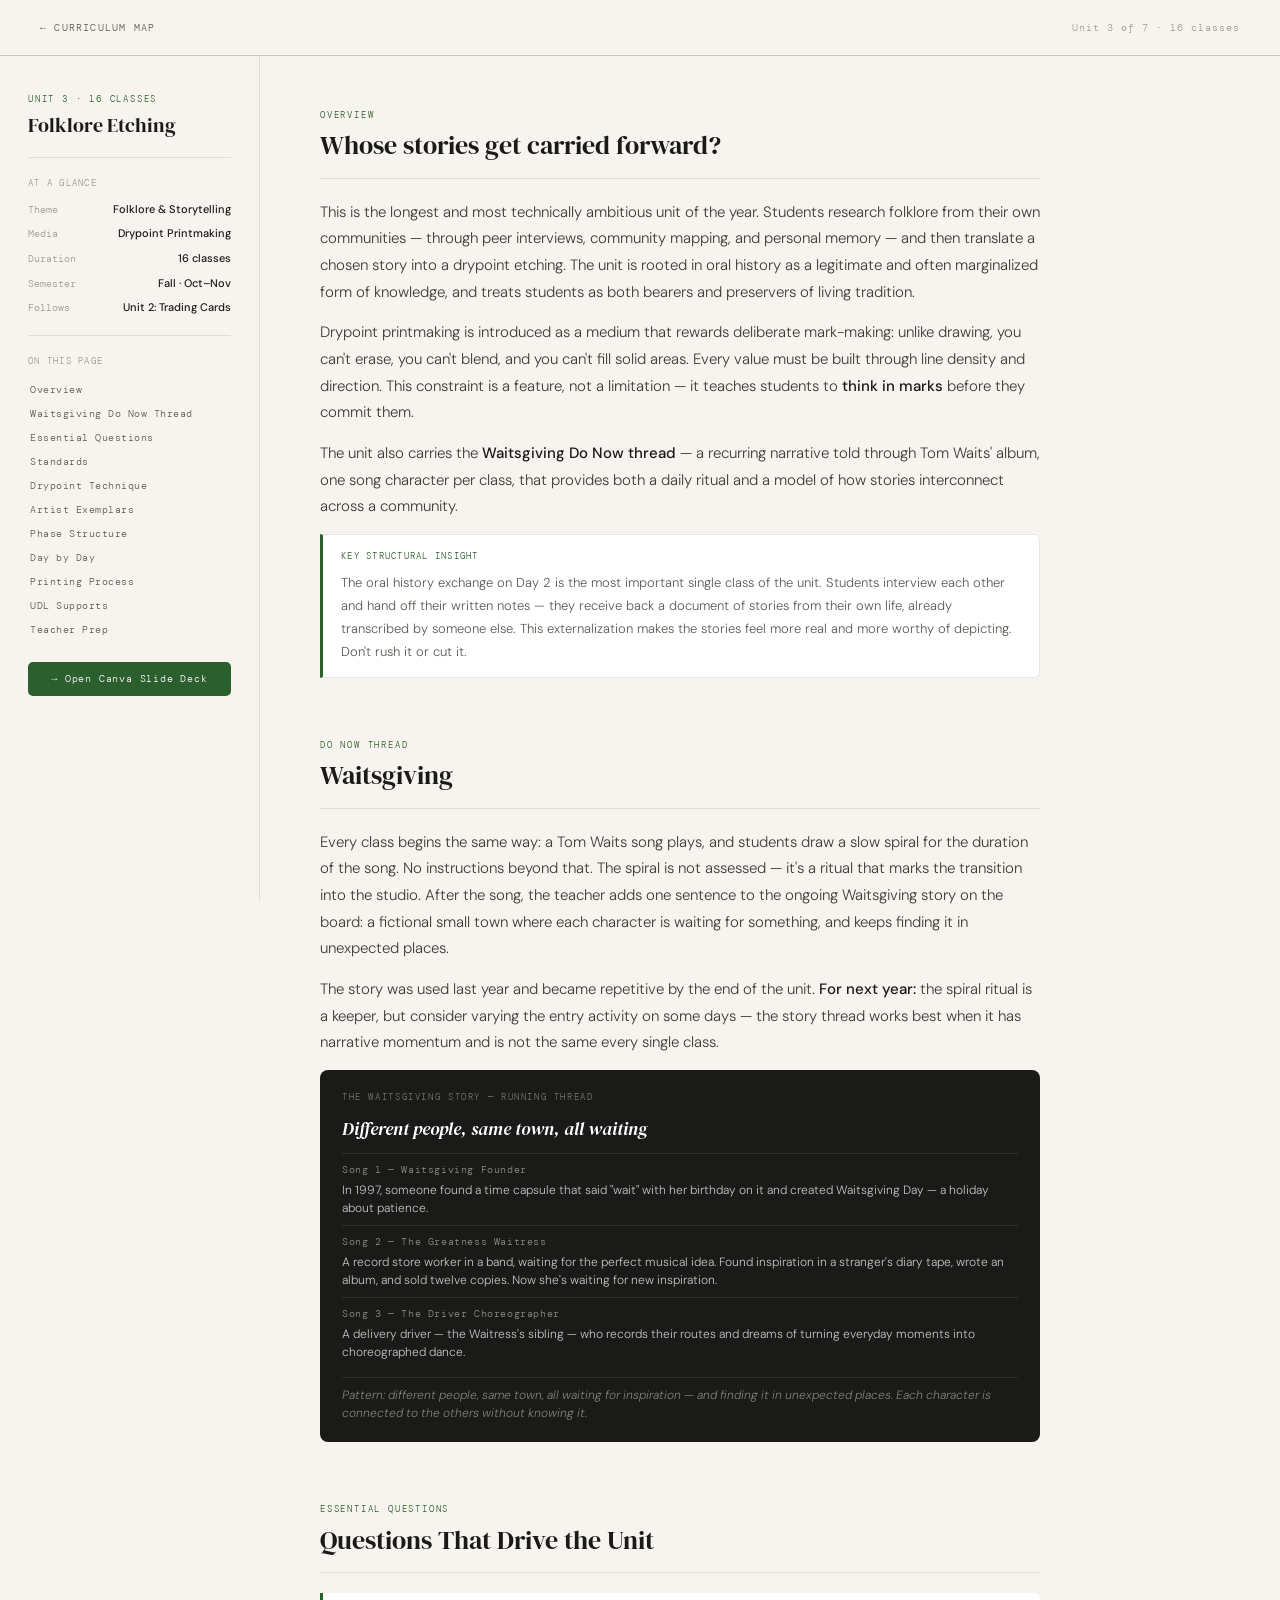
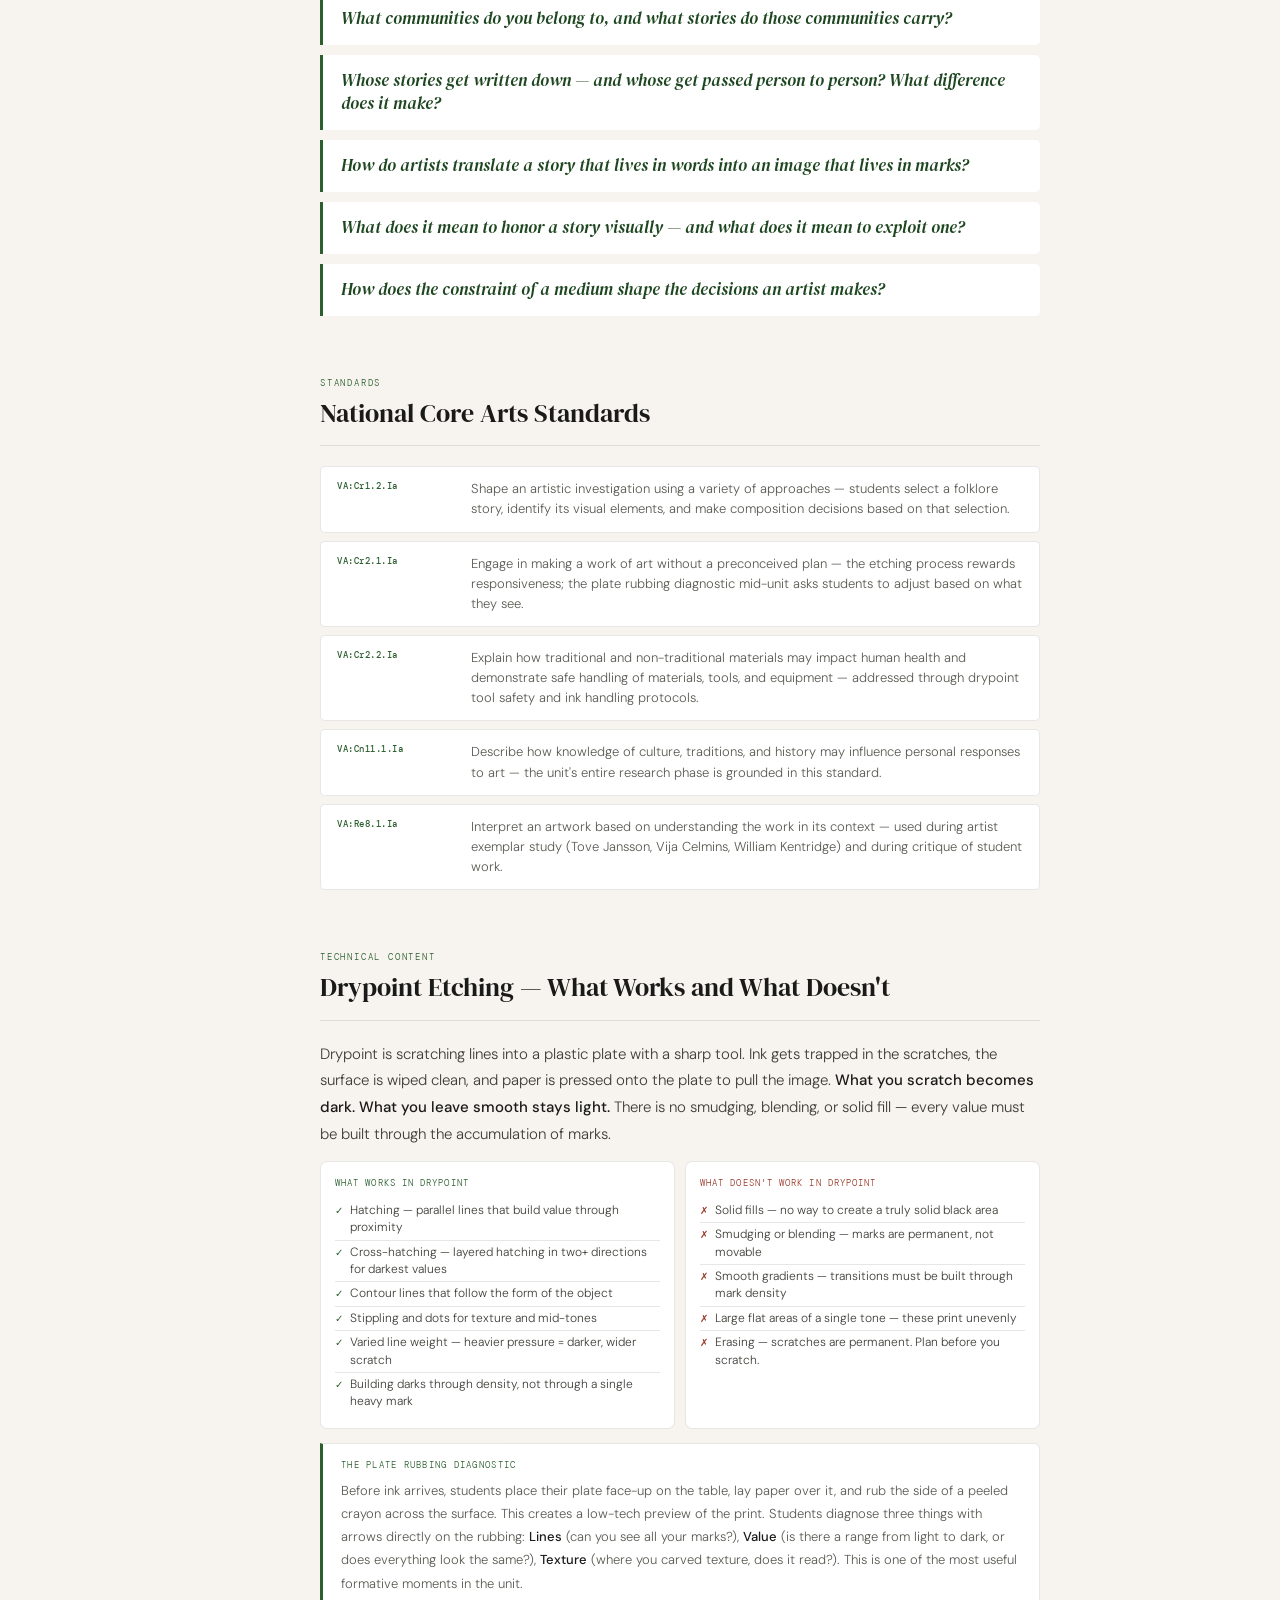
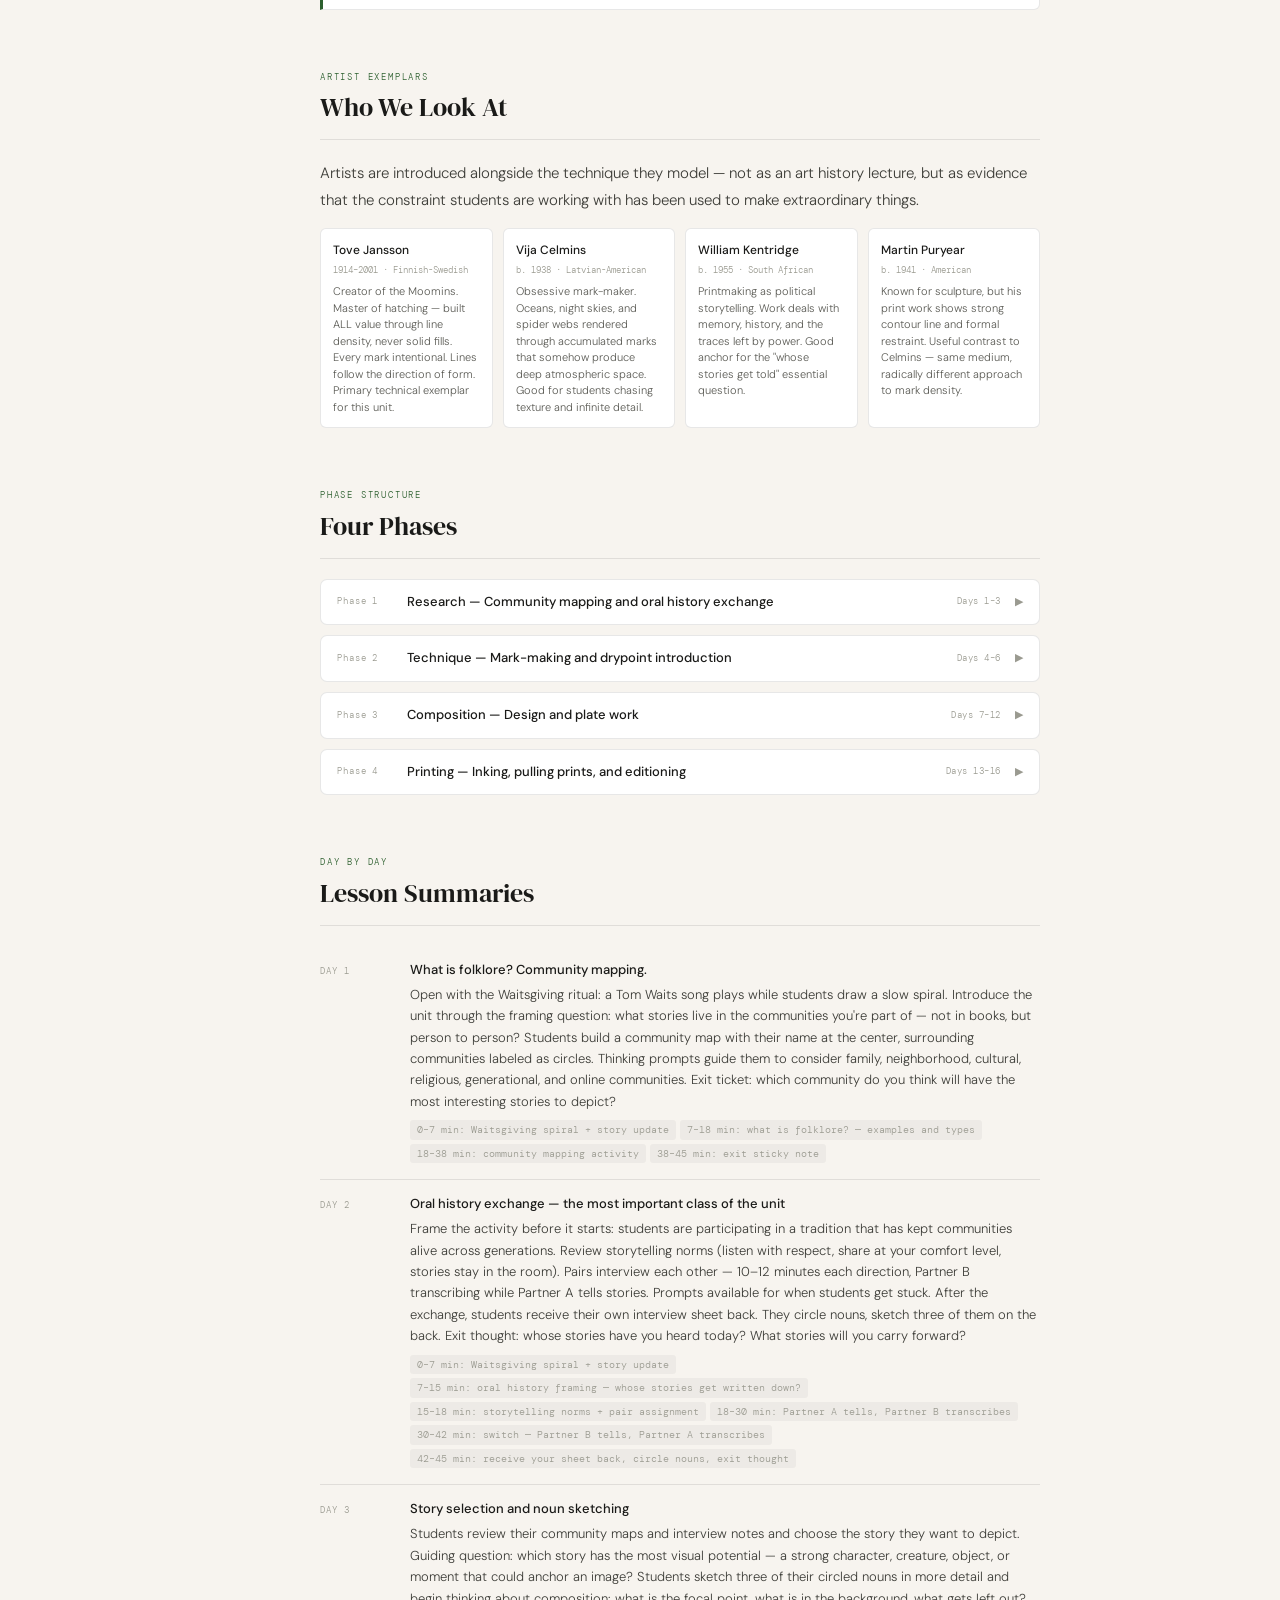
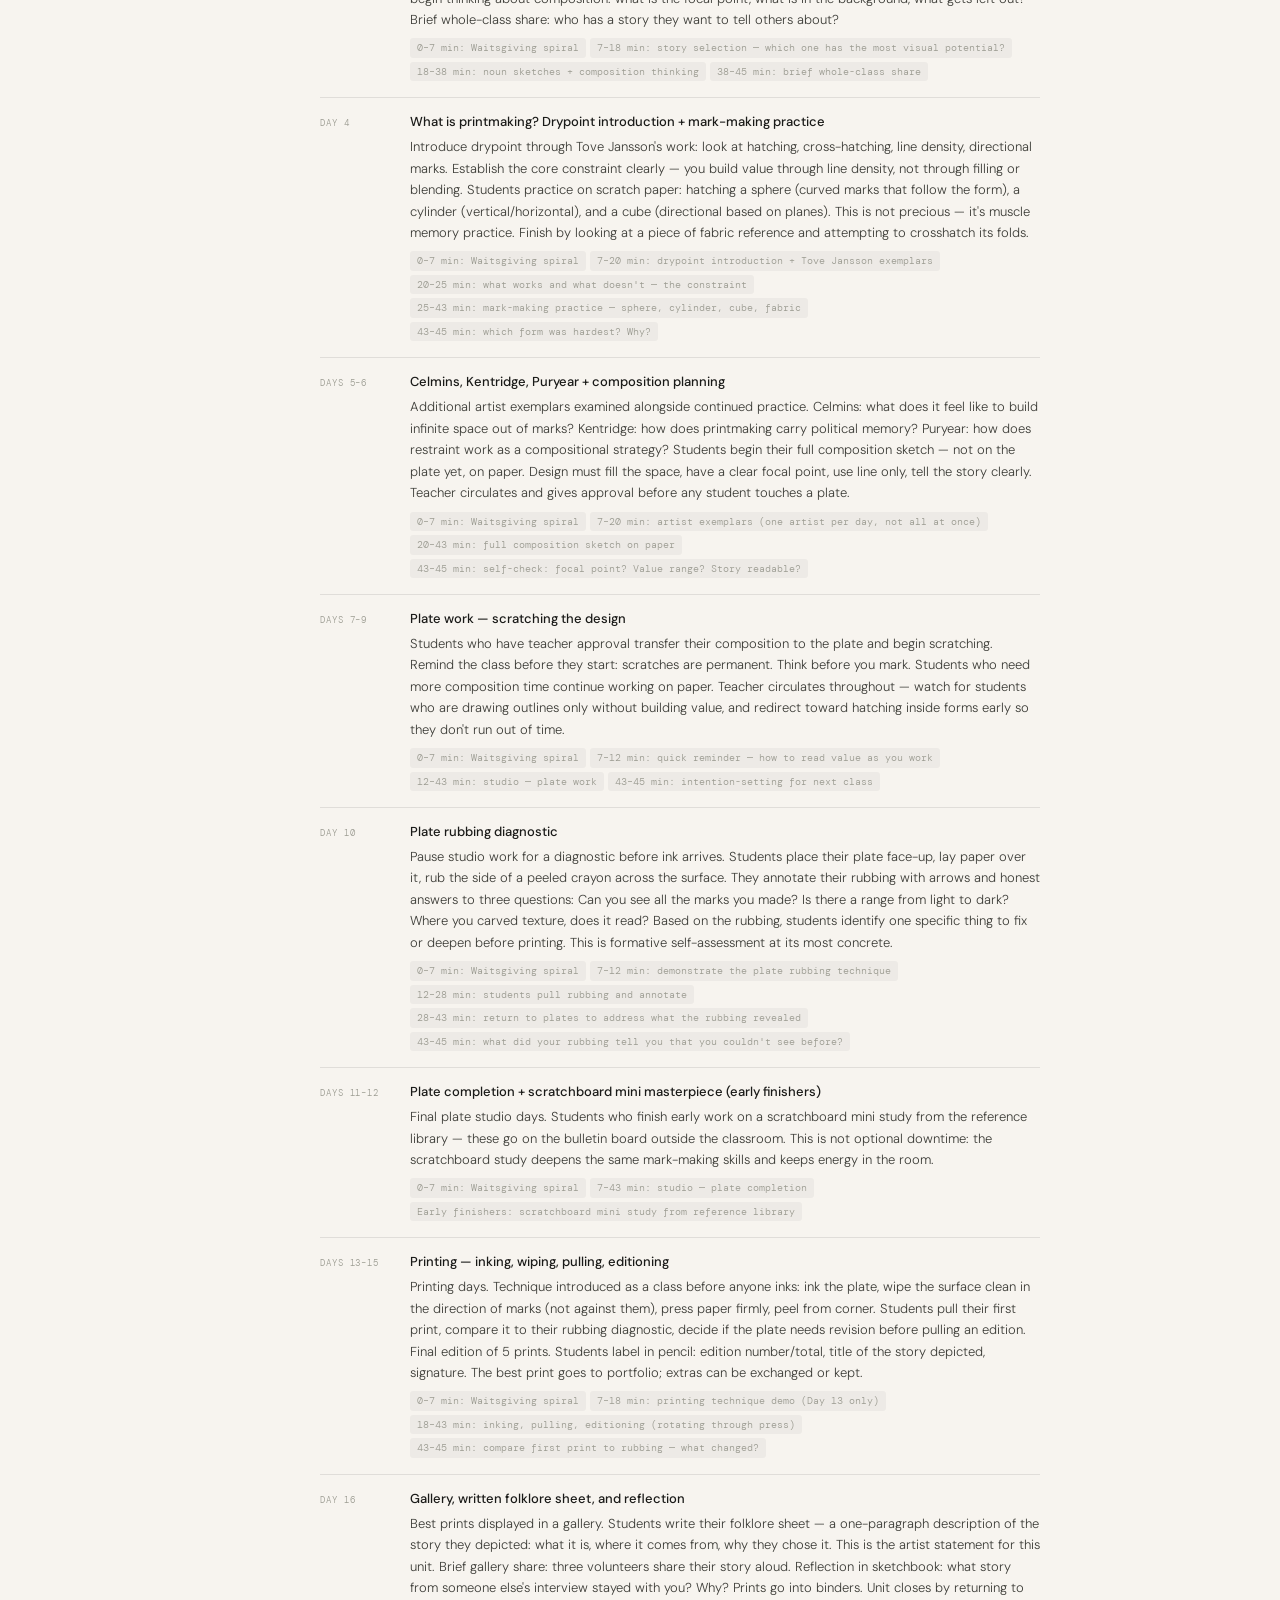
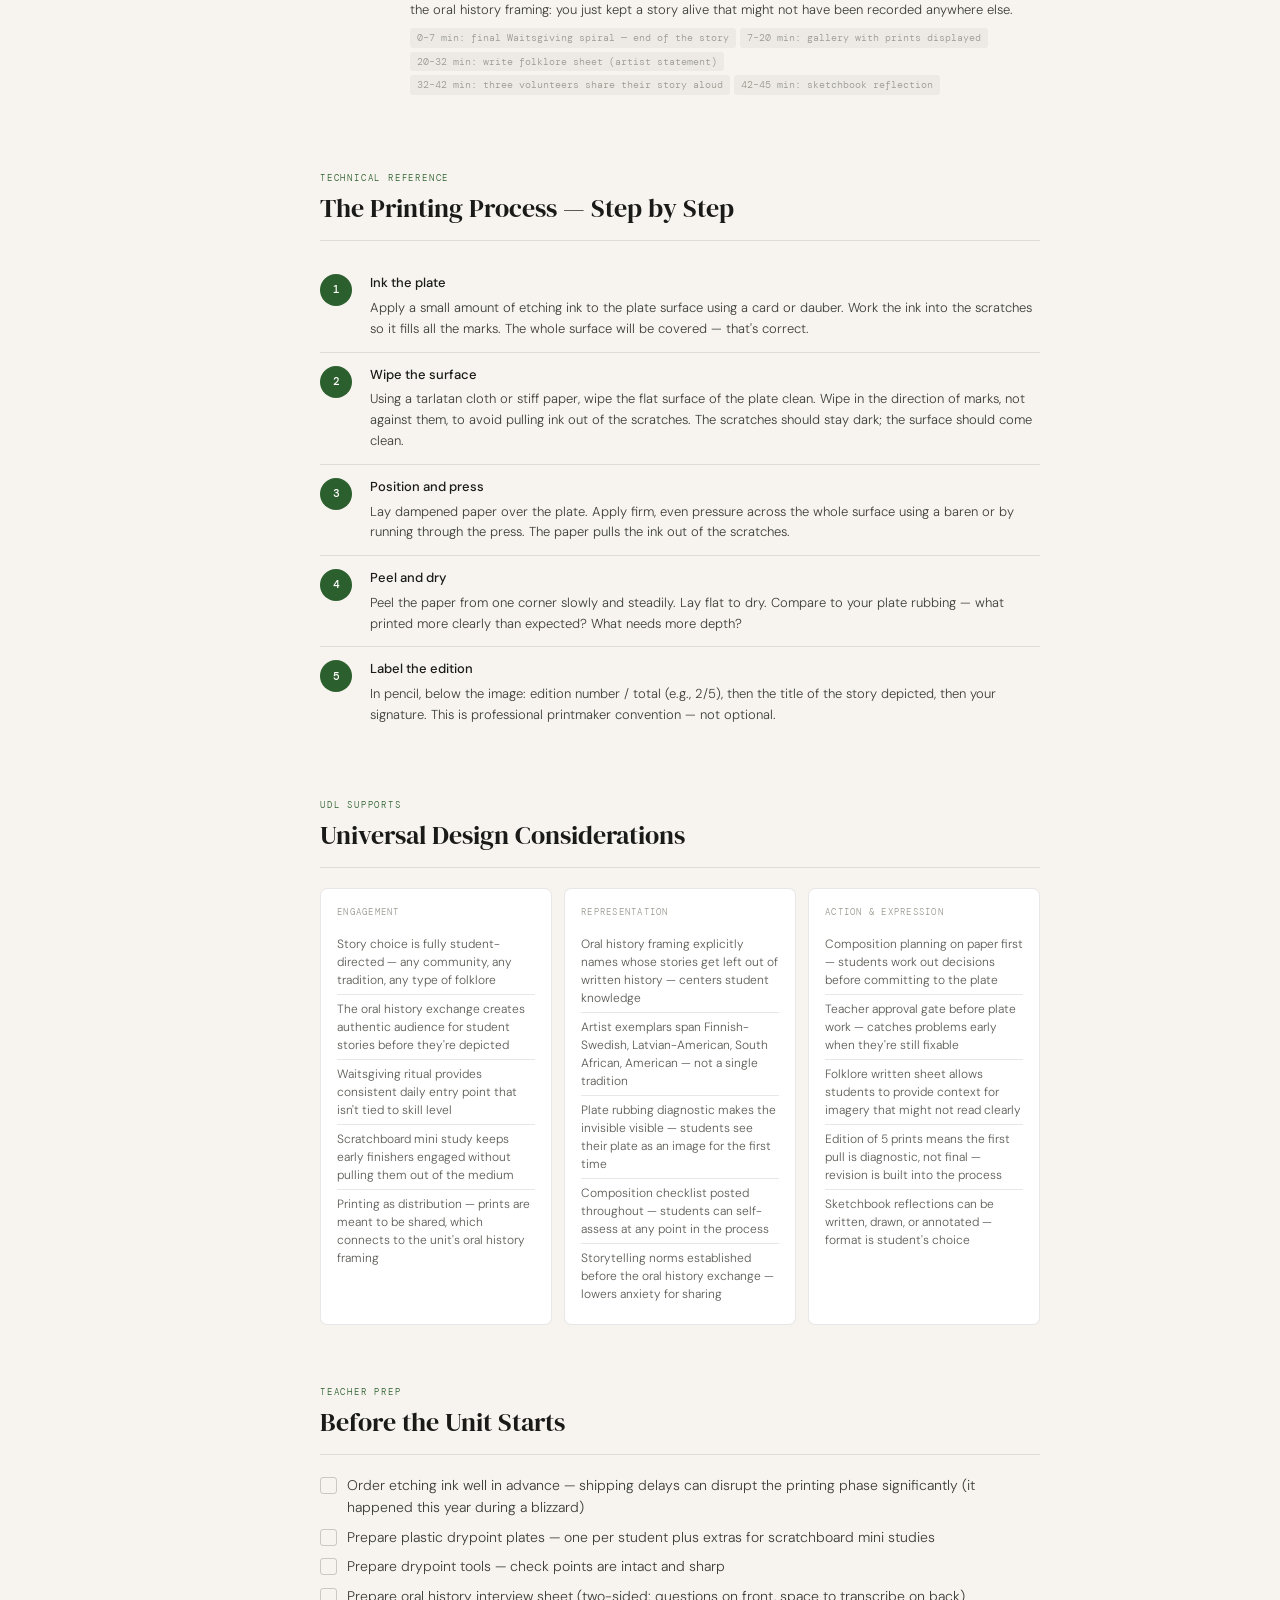
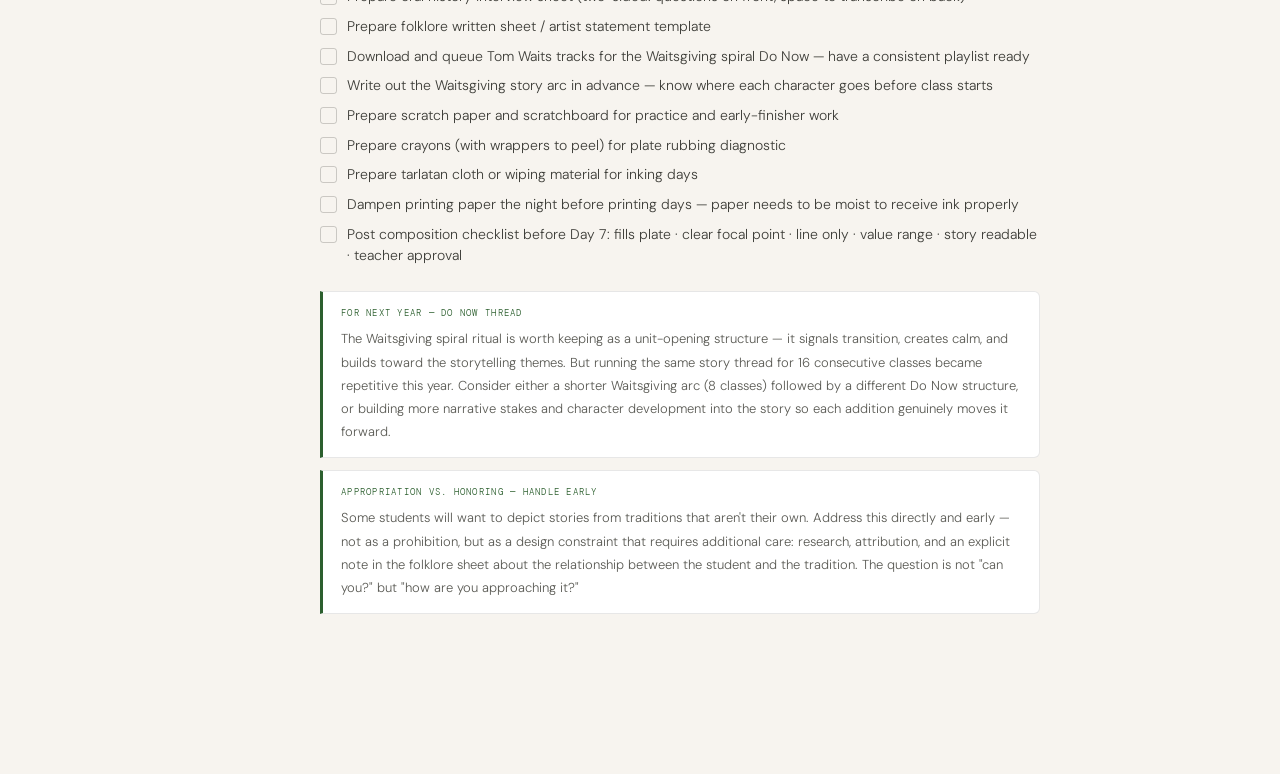
==== units/unit3-folklore-etching.html @ 6e814ff9 "Create unit3-folklore-etching.html" ====
<!DOCTYPE html>
<html lang="english">
<head>
<meta charset="UTF-8">
<meta name="viewport" content="width=device-width, initial-scale=1.0">
<title>Unit 3: Folklore Etching — ETHS Foundations Art</title>
<link rel="stylesheet" href="../style.css">
<style>
  .waitsgiving-box {
    background: #1a1a18;
    border-radius: 8px;
    padding: 20px 22px;
    margin-top: 14px;
  }
  .waitsgiving-label {
    font-family: 'DM Mono', monospace;
    font-size: 9px;
    letter-spacing: 0.18em;
    text-transform: uppercase;
    color: rgba(255,255,255,0.4);
    margin-bottom: 10px;
  }
  .waitsgiving-title {
    font-family: 'DM Serif Display', serif;
    font-size: 18px;
    color: #fff;
    font-style: italic;
    margin-bottom: 10px;
  }
  .waitsgiving-songs { display: flex; flex-direction: column; gap: 8px; }
  .song-item {
    border-top: 1px solid rgba(255,255,255,0.1);
    padding-top: 8px;
  }
  .song-name {
    font-family: 'DM Mono', monospace;
    font-size: 10px;
    letter-spacing: 0.06em;
    color: rgba(255,255,255,0.5);
    margin-bottom: 3px;
  }
  .song-desc { font-size: 12px; color: rgba(255,255,255,0.75); line-height: 1.5; }
  .song-pattern {
    font-size: 12px;
    color: rgba(255,255,255,0.45);
    font-style: italic;
    margin-top: 8px;
    padding-top: 8px;
    border-top: 1px solid rgba(255,255,255,0.08);
    line-height: 1.5;
  }

  .technique-grid { display: grid; grid-template-columns: 1fr 1fr; gap: 10px; }
  .technique-card { background: #fff; border: 1px solid var(--border); border-radius: 7px; padding: 14px; }
  .technique-card-label {
    font-family: 'DM Mono', monospace;
    font-size: 9px;
    letter-spacing: 0.12em;
    text-transform: uppercase;
    margin-bottom: 8px;
  }
  .technique-card.works .technique-card-label { color: var(--green-mid); }
  .technique-card.doesnt .technique-card-label { color: #9a3a2a; }
  .technique-item { font-size: 12px; color: var(--ink-mid); padding: 3px 0; border-bottom: 1px solid var(--border); line-height: 1.45; display: flex; gap: 7px; align-items: baseline; }
  .technique-item:last-child { border-bottom: none; }
  .ti-dot { flex-shrink: 0; font-size: 10px; }
  .technique-card.works .ti-dot { color: var(--green-mid); }
  .technique-card.doesnt .ti-dot { color: #9a3a2a; }

  .artist-row {
    display: grid;
    grid-template-columns: repeat(4, 1fr);
    gap: 10px;
    margin-top: 4px;
  }
  .artist-card { background: #fff; border: 1px solid var(--border); border-radius: 6px; padding: 12px; }
  .artist-name { font-size: 12px; font-weight: 500; color: var(--ink); margin-bottom: 3px; }
  .artist-dates { font-family: 'DM Mono', monospace; font-size: 9px; color: var(--ink-faint); margin-bottom: 6px; }
  .artist-note { font-size: 11px; color: var(--ink-muted); line-height: 1.5; }

  .printing-steps { display: flex; flex-direction: column; gap: 0; }
  .print-step {
    display: grid;
    grid-template-columns: 36px 1fr;
    gap: 14px;
    padding: 12px 0;
    border-bottom: 1px solid var(--border);
    align-items: start;
  }
  .print-step:last-child { border-bottom: none; }
  .print-step-num {
    width: 32px; height: 32px;
    background: var(--green-mid);
    color: #fff;
    border-radius: 50%;
    display: flex;
    align-items: center;
    justify-content: center;
    font-family: 'DM Mono', monospace;
    font-size: 11px;
    font-weight: 500;
    flex-shrink: 0;
    margin-top: 1px;
  }
  .print-step-title { font-size: 13px; font-weight: 500; color: var(--ink); margin-bottom: 4px; }
  .print-step-desc { font-size: 13px; color: var(--ink-mid); line-height: 1.6; }

  @media (max-width: 700px) {
    .technique-grid, .artist-row { grid-template-columns: 1fr; }
  }
</style>
</head>
<body>

<nav>
  <a class="nav-back" href="../index.html">← Curriculum Map</a>
  <span class="nav-unit-label">Unit 3 of 7 · 16 classes</span>
</nav>

<div class="page-wrap">
  <aside>
    <div class="unit-num">Unit 3 · 16 classes</div>
    <div class="unit-title-side">Folklore Etching</div>
    <hr class="side-divider">
    <div class="side-section-label">At a Glance</div>
    <div class="meta-row"><span class="meta-label">Theme</span><span class="meta-value">Folklore & Storytelling</span></div>
    <div class="meta-row"><span class="meta-label">Media</span><span class="meta-value">Drypoint Printmaking</span></div>
    <div class="meta-row"><span class="meta-label">Duration</span><span class="meta-value">16 classes</span></div>
    <div class="meta-row"><span class="meta-label">Semester</span><span class="meta-value">Fall · Oct–Nov</span></div>
    <div class="meta-row"><span class="meta-label">Follows</span><span class="meta-value">Unit 2: Trading Cards</span></div>
    <hr class="side-divider">
    <div class="side-section-label">On This Page</div>
    <div class="side-nav">
      <a href="#overview">Overview</a>
      <a href="#waitsgiving">Waitsgiving Do Now Thread</a>
      <a href="#questions">Essential Questions</a>
      <a href="#standards">Standards</a>
      <a href="#technique">Drypoint Technique</a>
      <a href="#artists">Artist Exemplars</a>
      <a href="#phases">Phase Structure</a>
      <a href="#days">Day by Day</a>
      <a href="#printing">Printing Process</a>
      <a href="#udl">UDL Supports</a>
      <a href="#prep">Teacher Prep</a>
    </div>
    <a class="canva-link" href="https://www.canva.com/design/DAG-x_FDM9M/view" target="_blank">→ Open Canva Slide Deck</a>
  </aside>

  <article>

    <div class="content-section" id="overview">
      <div class="section-eyebrow">Overview</div>
      <div class="section-title">Whose stories get carried forward?</div>
      <p>This is the longest and most technically ambitious unit of the year. Students research folklore from their own communities — through peer interviews, community mapping, and personal memory — and then translate a chosen story into a drypoint etching. The unit is rooted in oral history as a legitimate and often marginalized form of knowledge, and treats students as both bearers and preservers of living tradition.</p>
      <p>Drypoint printmaking is introduced as a medium that rewards deliberate mark-making: unlike drawing, you can't erase, you can't blend, and you can't fill solid areas. Every value must be built through line density and direction. This constraint is a feature, not a limitation — it teaches students to <strong>think in marks</strong> before they commit them.</p>
      <p>The unit also carries the <strong>Waitsgiving Do Now thread</strong> — a recurring narrative told through Tom Waits' album, one song character per class, that provides both a daily ritual and a model of how stories interconnect across a community.</p>
      <div class="note-box">
        <div class="note-box-label">Key Structural Insight</div>
        <p>The oral history exchange on Day 2 is the most important single class of the unit. Students interview each other and hand off their written notes — they receive back a document of stories from their own life, already transcribed by someone else. This externalization makes the stories feel more real and more worthy of depicting. Don't rush it or cut it.</p>
      </div>
    </div>

    <div class="content-section" id="waitsgiving">
      <div class="section-eyebrow">Do Now Thread</div>
      <div class="section-title">Waitsgiving</div>
      <p>Every class begins the same way: a Tom Waits song plays, and students draw a slow spiral for the duration of the song. No instructions beyond that. The spiral is not assessed — it's a ritual that marks the transition into the studio. After the song, the teacher adds one sentence to the ongoing Waitsgiving story on the board: a fictional small town where each character is waiting for something, and keeps finding it in unexpected places.</p>
      <p>The story was used last year and became repetitive by the end of the unit. <strong>For next year:</strong> the spiral ritual is a keeper, but consider varying the entry activity on some days — the story thread works best when it has narrative momentum and is not the same every single class.</p>
      <div class="waitsgiving-box">
        <div class="waitsgiving-label">The Waitsgiving Story — Running Thread</div>
        <div class="waitsgiving-title">Different people, same town, all waiting</div>
        <div class="waitsgiving-songs">
          <div class="song-item">
            <div class="song-name">Song 1 — Waitsgiving Founder</div>
            <div class="song-desc">In 1997, someone found a time capsule that said "wait" with her birthday on it and created Waitsgiving Day — a holiday about patience.</div>
          </div>
          <div class="song-item">
            <div class="song-name">Song 2 — The Greatness Waitress</div>
            <div class="song-desc">A record store worker in a band, waiting for the perfect musical idea. Found inspiration in a stranger's diary tape, wrote an album, and sold twelve copies. Now she's waiting for new inspiration.</div>
          </div>
          <div class="song-item">
            <div class="song-name">Song 3 — The Driver Choreographer</div>
            <div class="song-desc">A delivery driver — the Waitress's sibling — who records their routes and dreams of turning everyday moments into choreographed dance.</div>
          </div>
          <div class="song-pattern">Pattern: different people, same town, all waiting for inspiration — and finding it in unexpected places. Each character is connected to the others without knowing it.</div>
        </div>
      </div>
    </div>

    <div class="content-section" id="questions">
      <div class="section-eyebrow">Essential Questions</div>
      <div class="section-title">Questions That Drive the Unit</div>
      <div class="eq-list">
        <div class="eq-item">What communities do you belong to, and what stories do those communities carry?</div>
        <div class="eq-item">Whose stories get written down — and whose get passed person to person? What difference does it make?</div>
        <div class="eq-item">How do artists translate a story that lives in words into an image that lives in marks?</div>
        <div class="eq-item">What does it mean to honor a story visually — and what does it mean to exploit one?</div>
        <div class="eq-item">How does the constraint of a medium shape the decisions an artist makes?</div>
      </div>
    </div>

    <div class="content-section" id="standards">
      <div class="section-eyebrow">Standards</div>
      <div class="section-title">National Core Arts Standards</div>
      <div class="standards-list">
        <div class="standard-item">
          <div class="std-code">VA:Cr1.2.Ia</div>
          <div class="std-text">Shape an artistic investigation using a variety of approaches — students select a folklore story, identify its visual elements, and make composition decisions based on that selection.</div>
        </div>
        <div class="standard-item">
          <div class="std-code">VA:Cr2.1.Ia</div>
          <div class="std-text">Engage in making a work of art without a preconceived plan — the etching process rewards responsiveness; the plate rubbing diagnostic mid-unit asks students to adjust based on what they see.</div>
        </div>
        <div class="standard-item">
          <div class="std-code">VA:Cr2.2.Ia</div>
          <div class="std-text">Explain how traditional and non-traditional materials may impact human health and demonstrate safe handling of materials, tools, and equipment — addressed through drypoint tool safety and ink handling protocols.</div>
        </div>
        <div class="standard-item">
          <div class="std-code">VA:Cn11.1.Ia</div>
          <div class="std-text">Describe how knowledge of culture, traditions, and history may influence personal responses to art — the unit's entire research phase is grounded in this standard.</div>
        </div>
        <div class="standard-item">
          <div class="std-code">VA:Re8.1.Ia</div>
          <div class="std-text">Interpret an artwork based on understanding the work in its context — used during artist exemplar study (Tove Jansson, Vija Celmins, William Kentridge) and during critique of student work.</div>
        </div>
      </div>
    </div>

    <div class="content-section" id="technique">
      <div class="section-eyebrow">Technical Content</div>
      <div class="section-title">Drypoint Etching — What Works and What Doesn't</div>
      <p>Drypoint is scratching lines into a plastic plate with a sharp tool. Ink gets trapped in the scratches, the surface is wiped clean, and paper is pressed onto the plate to pull the image. <strong>What you scratch becomes dark. What you leave smooth stays light.</strong> There is no smudging, blending, or solid fill — every value must be built through the accumulation of marks.</p>
      <div class="technique-grid">
        <div class="technique-card works">
          <div class="technique-card-label">What works in drypoint</div>
          <div class="technique-item"><span class="ti-dot">✓</span>Hatching — parallel lines that build value through proximity</div>
          <div class="technique-item"><span class="ti-dot">✓</span>Cross-hatching — layered hatching in two+ directions for darkest values</div>
          <div class="technique-item"><span class="ti-dot">✓</span>Contour lines that follow the form of the object</div>
          <div class="technique-item"><span class="ti-dot">✓</span>Stippling and dots for texture and mid-tones</div>
          <div class="technique-item"><span class="ti-dot">✓</span>Varied line weight — heavier pressure = darker, wider scratch</div>
          <div class="technique-item"><span class="ti-dot">✓</span>Building darks through density, not through a single heavy mark</div>
        </div>
        <div class="technique-card doesnt">
          <div class="technique-card-label">What doesn't work in drypoint</div>
          <div class="technique-item"><span class="ti-dot">✗</span>Solid fills — no way to create a truly solid black area</div>
          <div class="technique-item"><span class="ti-dot">✗</span>Smudging or blending — marks are permanent, not movable</div>
          <div class="technique-item"><span class="ti-dot">✗</span>Smooth gradients — transitions must be built through mark density</div>
          <div class="technique-item"><span class="ti-dot">✗</span>Large flat areas of a single tone — these print unevenly</div>
          <div class="technique-item"><span class="ti-dot">✗</span>Erasing — scratches are permanent. Plan before you scratch.</div>
        </div>
      </div>
      <div class="note-box" style="margin-top: 14px;">
        <div class="note-box-label">The Plate Rubbing Diagnostic</div>
        <p>Before ink arrives, students place their plate face-up on the table, lay paper over it, and rub the side of a peeled crayon across the surface. This creates a low-tech preview of the print. Students diagnose three things with arrows directly on the rubbing: <strong>Lines</strong> (can you see all your marks?), <strong>Value</strong> (is there a range from light to dark, or does everything look the same?), <strong>Texture</strong> (where you carved texture, does it read?). This is one of the most useful formative moments in the unit.</p>
      </div>
    </div>

    <div class="content-section" id="artists">
      <div class="section-eyebrow">Artist Exemplars</div>
      <div class="section-title">Who We Look At</div>
      <p>Artists are introduced alongside the technique they model — not as an art history lecture, but as evidence that the constraint students are working with has been used to make extraordinary things.</p>
      <div class="artist-row">
        <div class="artist-card">
          <div class="artist-name">Tove Jansson</div>
          <div class="artist-dates">1914–2001 · Finnish-Swedish</div>
          <div class="artist-note">Creator of the Moomins. Master of hatching — built ALL value through line density, never solid fills. Every mark intentional. Lines follow the direction of form. Primary technical exemplar for this unit.</div>
        </div>
        <div class="artist-card">
          <div class="artist-name">Vija Celmins</div>
          <div class="artist-dates">b. 1938 · Latvian-American</div>
          <div class="artist-note">Obsessive mark-maker. Oceans, night skies, and spider webs rendered through accumulated marks that somehow produce deep atmospheric space. Good for students chasing texture and infinite detail.</div>
        </div>
        <div class="artist-card">
          <div class="artist-name">William Kentridge</div>
          <div class="artist-dates">b. 1955 · South African</div>
          <div class="artist-note">Printmaking as political storytelling. Work deals with memory, history, and the traces left by power. Good anchor for the "whose stories get told" essential question.</div>
        </div>
        <div class="artist-card">
          <div class="artist-name">Martin Puryear</div>
          <div class="artist-dates">b. 1941 · American</div>
          <div class="artist-note">Known for sculpture, but his print work shows strong contour line and formal restraint. Useful contrast to Celmins — same medium, radically different approach to mark density.</div>
        </div>
      </div>
    </div>

    <div class="content-section" id="phases">
      <div class="section-eyebrow">Phase Structure</div>
      <div class="section-title">Four Phases</div>
      <div class="phases">

        <div class="phase">
          <div class="phase-header" onclick="togglePhase(this)">
            <span class="phase-num">Phase 1</span>
            <span class="phase-name">Research — Community mapping and oral history exchange</span>
            <span class="phase-classes">Days 1–3</span>
            <span class="phase-toggle">▶</span>
          </div>
          <div class="phase-body">
            <p>Students map the communities they belong to — family, neighborhood, cultural, religious, generational, online — and identify what stories circulate in each. Day 2 is the oral history exchange: structured peer interviews where Partner A tells stories (10–12 min) while Partner B transcribes, then switch. Students receive back a document of their own stories in someone else's handwriting. This externalization makes the stories feel worth depicting.</p>
            <p>Students circle nouns in their interview notes — persons, places, things — and sketch three of them quickly on the back. This becomes the raw material for the composition research that follows.</p>
          </div>
        </div>

        <div class="phase">
          <div class="phase-header" onclick="togglePhase(this)">
            <span class="phase-num">Phase 2</span>
            <span class="phase-name">Technique — Mark-making and drypoint introduction</span>
            <span class="phase-classes">Days 4–6</span>
            <span class="phase-toggle">▶</span>
          </div>
          <div class="phase-body">
            <p>Drypoint technique introduced through Tove Jansson's work as a primary exemplar. Students practice directional hatching on three forms: sphere, cylinder, cube. The constraint is established clearly: you can only build value through line density, never through solid fills or blending. Students practice on scratch paper before touching their plates.</p>
            <p>Artist exemplars (Celmins, Kentridge, Puryear) introduced alongside student practice so technique and meaning-making are connected from the start, not separated into a lecture day and a studio day.</p>
          </div>
        </div>

        <div class="phase">
          <div class="phase-header" onclick="togglePhase(this)">
            <span class="phase-num">Phase 3</span>
            <span class="phase-name">Composition — Design and plate work</span>
            <span class="phase-classes">Days 7–12</span>
            <span class="phase-toggle">▶</span>
          </div>
          <div class="phase-body">
            <p>Students select their story, identify the visual elements they want to depict, and plan their composition. Teacher approval required before plates are touched — check that the design fills the plate, has a clear focal point, uses line only (no solid fills), and tells the story clearly. Plates are scratched across six studio days, with the Waitsgiving ritual opening each class.</p>
            <p>The plate rubbing diagnostic happens mid-phase (around Day 10) — students diagnose their own work before ink arrives. This gives them time to add more mark density or clarify areas that are reading as flat before it's too late.</p>
          </div>
        </div>

        <div class="phase">
          <div class="phase-header" onclick="togglePhase(this)">
            <span class="phase-num">Phase 4</span>
            <span class="phase-name">Printing — Inking, pulling prints, and editioning</span>
            <span class="phase-classes">Days 13–16</span>
            <span class="phase-toggle">▶</span>
          </div>
          <div class="phase-body">
            <p>Ink arrives and printing begins. Students learn professional inking and wiping technique, pull their first print, diagnose it against their rubbing, and revise the plate if needed before pulling an edition. Prints are labeled in pencil below the image in the professional printmaker format: edition number/total (e.g., 2/5), title, and artist's signature.</p>
            <p>The best print from each student's edition goes into the portfolio. The remainder can be exchanged — prints are one of the few art forms historically designed to be distributed and shared, which connects back to the oral history framing of the unit.</p>
          </div>
        </div>

      </div>
    </div>

    <div class="content-section" id="days">
      <div class="section-eyebrow">Day by Day</div>
      <div class="section-title">Lesson Summaries</div>
      <div class="days">

        <div class="day-row">
          <div class="day-label">Day 1</div>
          <div class="day-content">
            <div class="day-title">What is folklore? Community mapping.</div>
            <div class="day-desc">Open with the Waitsgiving ritual: a Tom Waits song plays while students draw a slow spiral. Introduce the unit through the framing question: what stories live in the communities you're part of — not in books, but person to person? Students build a community map with their name at the center, surrounding communities labeled as circles. Thinking prompts guide them to consider family, neighborhood, cultural, religious, generational, and online communities. Exit ticket: which community do you think will have the most interesting stories to depict?</div>
            <div class="day-timing">
              <span>0–7 min: Waitsgiving spiral + story update</span>
              <span>7–18 min: what is folklore? — examples and types</span>
              <span>18–38 min: community mapping activity</span>
              <span>38–45 min: exit sticky note</span>
            </div>
          </div>
        </div>

        <div class="day-row">
          <div class="day-label">Day 2</div>
          <div class="day-content">
            <div class="day-title">Oral history exchange — the most important class of the unit</div>
            <div class="day-desc">Frame the activity before it starts: students are participating in a tradition that has kept communities alive across generations. Review storytelling norms (listen with respect, share at your comfort level, stories stay in the room). Pairs interview each other — 10–12 minutes each direction, Partner B transcribing while Partner A tells stories. Prompts available for when students get stuck. After the exchange, students receive their own interview sheet back. They circle nouns, sketch three of them on the back. Exit thought: whose stories have you heard today? What stories will you carry forward?</div>
            <div class="day-timing">
              <span>0–7 min: Waitsgiving spiral + story update</span>
              <span>7–15 min: oral history framing — whose stories get written down?</span>
              <span>15–18 min: storytelling norms + pair assignment</span>
              <span>18–30 min: Partner A tells, Partner B transcribes</span>
              <span>30–42 min: switch — Partner B tells, Partner A transcribes</span>
              <span>42–45 min: receive your sheet back, circle nouns, exit thought</span>
            </div>
          </div>
        </div>

        <div class="day-row">
          <div class="day-label">Day 3</div>
          <div class="day-content">
            <div class="day-title">Story selection and noun sketching</div>
            <div class="day-desc">Students review their community maps and interview notes and choose the story they want to depict. Guiding question: which story has the most visual potential — a strong character, creature, object, or moment that could anchor an image? Students sketch three of their circled nouns in more detail and begin thinking about composition: what is the focal point, what is in the background, what gets left out? Brief whole-class share: who has a story they want to tell others about?</div>
            <div class="day-timing">
              <span>0–7 min: Waitsgiving spiral</span>
              <span>7–18 min: story selection — which one has the most visual potential?</span>
              <span>18–38 min: noun sketches + composition thinking</span>
              <span>38–45 min: brief whole-class share</span>
            </div>
          </div>
        </div>

        <div class="day-row">
          <div class="day-label">Day 4</div>
          <div class="day-content">
            <div class="day-title">What is printmaking? Drypoint introduction + mark-making practice</div>
            <div class="day-desc">Introduce drypoint through Tove Jansson's work: look at hatching, cross-hatching, line density, directional marks. Establish the core constraint clearly — you build value through line density, not through filling or blending. Students practice on scratch paper: hatching a sphere (curved marks that follow the form), a cylinder (vertical/horizontal), and a cube (directional based on planes). This is not precious — it's muscle memory practice. Finish by looking at a piece of fabric reference and attempting to crosshatch its folds.</div>
            <div class="day-timing">
              <span>0–7 min: Waitsgiving spiral</span>
              <span>7–20 min: drypoint introduction + Tove Jansson exemplars</span>
              <span>20–25 min: what works and what doesn't — the constraint</span>
              <span>25–43 min: mark-making practice — sphere, cylinder, cube, fabric</span>
              <span>43–45 min: which form was hardest? Why?</span>
            </div>
          </div>
        </div>

        <div class="day-row">
          <div class="day-label">Days 5–6</div>
          <div class="day-content">
            <div class="day-title">Celmins, Kentridge, Puryear + composition planning</div>
            <div class="day-desc">Additional artist exemplars examined alongside continued practice. Celmins: what does it feel like to build infinite space out of marks? Kentridge: how does printmaking carry political memory? Puryear: how does restraint work as a compositional strategy? Students begin their full composition sketch — not on the plate yet, on paper. Design must fill the space, have a clear focal point, use line only, tell the story clearly. Teacher circulates and gives approval before any student touches a plate.</div>
            <div class="day-timing">
              <span>0–7 min: Waitsgiving spiral</span>
              <span>7–20 min: artist exemplars (one artist per day, not all at once)</span>
              <span>20–43 min: full composition sketch on paper</span>
              <span>43–45 min: self-check: focal point? Value range? Story readable?</span>
            </div>
          </div>
        </div>

        <div class="day-row">
          <div class="day-label">Days 7–9</div>
          <div class="day-content">
            <div class="day-title">Plate work — scratching the design</div>
            <div class="day-desc">Students who have teacher approval transfer their composition to the plate and begin scratching. Remind the class before they start: scratches are permanent. Think before you mark. Students who need more composition time continue working on paper. Teacher circulates throughout — watch for students who are drawing outlines only without building value, and redirect toward hatching inside forms early so they don't run out of time.</div>
            <div class="day-timing">
              <span>0–7 min: Waitsgiving spiral</span>
              <span>7–12 min: quick reminder — how to read value as you work</span>
              <span>12–43 min: studio — plate work</span>
              <span>43–45 min: intention-setting for next class</span>
            </div>
          </div>
        </div>

        <div class="day-row">
          <div class="day-label">Day 10</div>
          <div class="day-content">
            <div class="day-title">Plate rubbing diagnostic</div>
            <div class="day-desc">Pause studio work for a diagnostic before ink arrives. Students place their plate face-up, lay paper over it, rub the side of a peeled crayon across the surface. They annotate their rubbing with arrows and honest answers to three questions: Can you see all the marks you made? Is there a range from light to dark? Where you carved texture, does it read? Based on the rubbing, students identify one specific thing to fix or deepen before printing. This is formative self-assessment at its most concrete.</div>
            <div class="day-timing">
              <span>0–7 min: Waitsgiving spiral</span>
              <span>7–12 min: demonstrate the plate rubbing technique</span>
              <span>12–28 min: students pull rubbing and annotate</span>
              <span>28–43 min: return to plates to address what the rubbing revealed</span>
              <span>43–45 min: what did your rubbing tell you that you couldn't see before?</span>
            </div>
          </div>
        </div>

        <div class="day-row">
          <div class="day-label">Days 11–12</div>
          <div class="day-content">
            <div class="day-title">Plate completion + scratchboard mini masterpiece (early finishers)</div>
            <div class="day-desc">Final plate studio days. Students who finish early work on a scratchboard mini study from the reference library — these go on the bulletin board outside the classroom. This is not optional downtime: the scratchboard study deepens the same mark-making skills and keeps energy in the room.</div>
            <div class="day-timing">
              <span>0–7 min: Waitsgiving spiral</span>
              <span>7–43 min: studio — plate completion</span>
              <span>Early finishers: scratchboard mini study from reference library</span>
            </div>
          </div>
        </div>

        <div class="day-row">
          <div class="day-label">Days 13–15</div>
          <div class="day-content">
            <div class="day-title">Printing — inking, wiping, pulling, editioning</div>
            <div class="day-desc">Printing days. Technique introduced as a class before anyone inks: ink the plate, wipe the surface clean in the direction of marks (not against them), press paper firmly, peel from corner. Students pull their first print, compare it to their rubbing diagnostic, decide if the plate needs revision before pulling an edition. Final edition of 5 prints. Students label in pencil: edition number/total, title of the story depicted, signature. The best print goes to portfolio; extras can be exchanged or kept.</div>
            <div class="day-timing">
              <span>0–7 min: Waitsgiving spiral</span>
              <span>7–18 min: printing technique demo (Day 13 only)</span>
              <span>18–43 min: inking, pulling, editioning (rotating through press)</span>
              <span>43–45 min: compare first print to rubbing — what changed?</span>
            </div>
          </div>
        </div>

        <div class="day-row">
          <div class="day-label">Day 16</div>
          <div class="day-content">
            <div class="day-title">Gallery, written folklore sheet, and reflection</div>
            <div class="day-desc">Best prints displayed in a gallery. Students write their folklore sheet — a one-paragraph description of the story they depicted: what it is, where it comes from, why they chose it. This is the artist statement for this unit. Brief gallery share: three volunteers share their story aloud. Reflection in sketchbook: what story from someone else's interview stayed with you? Why? Prints go into binders. Unit closes by returning to the oral history framing: you just kept a story alive that might not have been recorded anywhere else.</div>
            <div class="day-timing">
              <span>0–7 min: final Waitsgiving spiral — end of the story</span>
              <span>7–20 min: gallery with prints displayed</span>
              <span>20–32 min: write folklore sheet (artist statement)</span>
              <span>32–42 min: three volunteers share their story aloud</span>
              <span>42–45 min: sketchbook reflection</span>
            </div>
          </div>
        </div>

      </div>
    </div>

    <div class="content-section" id="printing">
      <div class="section-eyebrow">Technical Reference</div>
      <div class="section-title">The Printing Process — Step by Step</div>
      <div class="printing-steps">
        <div class="print-step">
          <div class="print-step-num">1</div>
          <div>
            <div class="print-step-title">Ink the plate</div>
            <div class="print-step-desc">Apply a small amount of etching ink to the plate surface using a card or dauber. Work the ink into the scratches so it fills all the marks. The whole surface will be covered — that's correct.</div>
          </div>
        </div>
        <div class="print-step">
          <div class="print-step-num">2</div>
          <div>
            <div class="print-step-title">Wipe the surface</div>
            <div class="print-step-desc">Using a tarlatan cloth or stiff paper, wipe the flat surface of the plate clean. Wipe in the direction of marks, not against them, to avoid pulling ink out of the scratches. The scratches should stay dark; the surface should come clean.</div>
          </div>
        </div>
        <div class="print-step">
          <div class="print-step-num">3</div>
          <div>
            <div class="print-step-title">Position and press</div>
            <div class="print-step-desc">Lay dampened paper over the plate. Apply firm, even pressure across the whole surface using a baren or by running through the press. The paper pulls the ink out of the scratches.</div>
          </div>
        </div>
        <div class="print-step">
          <div class="print-step-num">4</div>
          <div>
            <div class="print-step-title">Peel and dry</div>
            <div class="print-step-desc">Peel the paper from one corner slowly and steadily. Lay flat to dry. Compare to your plate rubbing — what printed more clearly than expected? What needs more depth?</div>
          </div>
        </div>
        <div class="print-step">
          <div class="print-step-num">5</div>
          <div>
            <div class="print-step-title">Label the edition</div>
            <div class="print-step-desc">In pencil, below the image: edition number / total (e.g., 2/5), then the title of the story depicted, then your signature. This is professional printmaker convention — not optional.</div>
          </div>
        </div>
      </div>
    </div>

    <div class="content-section" id="udl">
      <div class="section-eyebrow">UDL Supports</div>
      <div class="section-title">Universal Design Considerations</div>
      <div class="udl-grid">
        <div class="udl-card">
          <div class="udl-card-label">Engagement</div>
          <div class="udl-item">Story choice is fully student-directed — any community, any tradition, any type of folklore</div>
          <div class="udl-item">The oral history exchange creates authentic audience for student stories before they're depicted</div>
          <div class="udl-item">Waitsgiving ritual provides consistent daily entry point that isn't tied to skill level</div>
          <div class="udl-item">Scratchboard mini study keeps early finishers engaged without pulling them out of the medium</div>
          <div class="udl-item">Printing as distribution — prints are meant to be shared, which connects to the unit's oral history framing</div>
        </div>
        <div class="udl-card">
          <div class="udl-card-label">Representation</div>
          <div class="udl-item">Oral history framing explicitly names whose stories get left out of written history — centers student knowledge</div>
          <div class="udl-item">Artist exemplars span Finnish-Swedish, Latvian-American, South African, American — not a single tradition</div>
          <div class="udl-item">Plate rubbing diagnostic makes the invisible visible — students see their plate as an image for the first time</div>
          <div class="udl-item">Composition checklist posted throughout — students can self-assess at any point in the process</div>
          <div class="udl-item">Storytelling norms established before the oral history exchange — lowers anxiety for sharing</div>
        </div>
        <div class="udl-card">
          <div class="udl-card-label">Action & Expression</div>
          <div class="udl-item">Composition planning on paper first — students work out decisions before committing to the plate</div>
          <div class="udl-item">Teacher approval gate before plate work — catches problems early when they're still fixable</div>
          <div class="udl-item">Folklore written sheet allows students to provide context for imagery that might not read clearly</div>
          <div class="udl-item">Edition of 5 prints means the first pull is diagnostic, not final — revision is built into the process</div>
          <div class="udl-item">Sketchbook reflections can be written, drawn, or annotated — format is student's choice</div>
        </div>
      </div>
    </div>

    <div class="content-section" id="prep">
      <div class="section-eyebrow">Teacher Prep</div>
      <div class="section-title">Before the Unit Starts</div>
      <div class="checklist">
        <div class="check-item"><div class="check-box" onclick="toggleCheck(this)"></div><span>Order etching ink well in advance — shipping delays can disrupt the printing phase significantly (it happened this year during a blizzard)</span></div>
        <div class="check-item"><div class="check-box" onclick="toggleCheck(this)"></div><span>Prepare plastic drypoint plates — one per student plus extras for scratchboard mini studies</span></div>
        <div class="check-item"><div class="check-box" onclick="toggleCheck(this)"></div><span>Prepare drypoint tools — check points are intact and sharp</span></div>
        <div class="check-item"><div class="check-box" onclick="toggleCheck(this)"></div><span>Prepare oral history interview sheet (two-sided: questions on front, space to transcribe on back)</span></div>
        <div class="check-item"><div class="check-box" onclick="toggleCheck(this)"></div><span>Prepare folklore written sheet / artist statement template</span></div>
        <div class="check-item"><div class="check-box" onclick="toggleCheck(this)"></div><span>Download and queue Tom Waits tracks for the Waitsgiving spiral Do Now — have a consistent playlist ready</span></div>
        <div class="check-item"><div class="check-box" onclick="toggleCheck(this)"></div><span>Write out the Waitsgiving story arc in advance — know where each character goes before class starts</span></div>
        <div class="check-item"><div class="check-box" onclick="toggleCheck(this)"></div><span>Prepare scratch paper and scratchboard for practice and early-finisher work</span></div>
        <div class="check-item"><div class="check-box" onclick="toggleCheck(this)"></div><span>Prepare crayons (with wrappers to peel) for plate rubbing diagnostic</span></div>
        <div class="check-item"><div class="check-box" onclick="toggleCheck(this)"></div><span>Prepare tarlatan cloth or wiping material for inking days</span></div>
        <div class="check-item"><div class="check-box" onclick="toggleCheck(this)"></div><span>Dampen printing paper the night before printing days — paper needs to be moist to receive ink properly</span></div>
        <div class="check-item"><div class="check-box" onclick="toggleCheck(this)"></div><span>Post composition checklist before Day 7: fills plate · clear focal point · line only · value range · story readable · teacher approval</span></div>
      </div>

      <div class="note-box" style="margin-top: 24px;">
        <div class="note-box-label">For Next Year — Do Now Thread</div>
        <p>The Waitsgiving spiral ritual is worth keeping as a unit-opening structure — it signals transition, creates calm, and builds toward the storytelling themes. But running the same story thread for 16 consecutive classes became repetitive this year. Consider either a shorter Waitsgiving arc (8 classes) followed by a different Do Now structure, or building more narrative stakes and character development into the story so each addition genuinely moves it forward.</p>
      </div>

      <div class="note-box" style="margin-top: 12px;">
        <div class="note-box-label">Appropriation vs. Honoring — Handle Early</div>
        <p>Some students will want to depict stories from traditions that aren't their own. Address this directly and early — not as a prohibition, but as a design constraint that requires additional care: research, attribution, and an explicit note in the folklore sheet about the relationship between the student and the tradition. The question is not "can you?" but "how are you approaching it?"</p>
      </div>
    </div>

  </article>
</div>

<script>
function togglePhase(header) {
  const body = header.nextElementSibling;
  const toggle = header.querySelector('.phase-toggle');
  const isOpen = body.classList.contains('open');
  body.classList.toggle('open');
  toggle.classList.toggle('open');
  header.classList.toggle('is-open', !isOpen);
}
function toggleCheck(box) {
  box.classList.toggle('checked');
  box.textContent = box.classList.contains('checked') ? '✓' : '';
}
</script>
</body>
</html>
---- style.css ----
/* ETHS Foundations Art — Shared Stylesheet */
/* Import in each page: <link rel="stylesheet" href="../style.css"> (from units/) or <link rel="stylesheet" href="style.css"> (from root) */

@import url('https://fonts.googleapis.com/css2?family=DM+Serif+Display:ital@0;1&family=DM+Mono:wght@400;500&family=DM+Sans:ital,wght@0,300;0,400;0,500;1,300&display=swap');

:root {
  --green-dark: #1e4620;
  --green-mid: #2C5F2E;
  --green-light: #D4E8D4;
  --blue-mid: #1a5c8a;
  --blue-light: #d0e8f5;
  --cream: #f7f4ef;
  --ink: #1a1a18;
  --ink-mid: #3d3d38;
  --ink-muted: #5a5a54;
  --ink-faint: #9a9a90;
  --border: rgba(26,26,24,0.10);
  --border-strong: rgba(26,26,24,0.20);
}

*, *::before, *::after { box-sizing: border-box; margin: 0; padding: 0; }
html { scroll-behavior: smooth; }

body {
  background: var(--cream);
  color: var(--ink);
  font-family: 'DM Sans', sans-serif;
  font-weight: 300;
  line-height: 1.6;
}

/* ── NAV ── */
nav {
  border-bottom: 1px solid var(--border-strong);
  padding: 0 40px;
  height: 56px;
  display: flex;
  align-items: center;
  justify-content: space-between;
  position: sticky;
  top: 0;
  background: var(--cream);
  z-index: 100;
}
.nav-back {
  font-family: 'DM Mono', monospace;
  font-size: 10px;
  letter-spacing: 0.12em;
  text-transform: uppercase;
  color: var(--ink-muted);
  text-decoration: none;
  display: flex;
  align-items: center;
  gap: 7px;
  transition: color 0.12s;
}
.nav-back:hover { color: var(--ink); }
.nav-unit-label {
  font-family: 'DM Mono', monospace;
  font-size: 10px;
  letter-spacing: 0.1em;
  color: var(--ink-faint);
}

/* ── LAYOUT ── */
.page-wrap {
  display: grid;
  grid-template-columns: 260px 1fr;
  min-height: calc(100vh - 56px);
}

/* ── SIDEBAR ── */
aside {
  border-right: 1px solid var(--border);
  padding: 36px 28px;
  position: sticky;
  top: 56px;
  height: calc(100vh - 56px);
  overflow-y: auto;
}
.unit-num {
  font-family: 'DM Mono', monospace;
  font-size: 9px;
  letter-spacing: 0.2em;
  text-transform: uppercase;
  color: var(--green-mid);
  margin-bottom: 8px;
}
.unit-title-side {
  font-family: 'DM Serif Display', serif;
  font-size: 20px;
  line-height: 1.15;
  color: var(--ink);
  margin-bottom: 20px;
}
.side-divider { border: none; border-top: 1px solid var(--border); margin: 18px 0; }
.side-section-label {
  font-family: 'DM Mono', monospace;
  font-size: 9px;
  letter-spacing: 0.14em;
  text-transform: uppercase;
  color: var(--ink-faint);
  margin-bottom: 10px;
}
.meta-row {
  display: flex;
  justify-content: space-between;
  align-items: baseline;
  margin-bottom: 7px;
}
.meta-label { font-family: 'DM Mono', monospace; font-size: 10px; color: var(--ink-faint); }
.meta-value { font-size: 11px; font-weight: 500; color: var(--ink); }
.side-nav a {
  display: block;
  font-family: 'DM Mono', monospace;
  font-size: 10px;
  letter-spacing: 0.05em;
  color: var(--ink-muted);
  text-decoration: none;
  padding: 5px 0 5px 10px;
  margin-left: -10px;
  border-left: 2px solid transparent;
  transition: all 0.12s;
  line-height: 1.4;
}
.side-nav a:hover { color: var(--ink); border-left-color: var(--green-mid); }
.canva-link {
  display: block;
  margin-top: 20px;
  padding: 9px 12px;
  background: var(--green-mid);
  color: #fff;
  border-radius: 5px;
  font-family: 'DM Mono', monospace;
  font-size: 10px;
  letter-spacing: 0.08em;
  text-decoration: none;
  text-align: center;
  transition: background 0.12s;
}
.canva-link:hover { background: var(--green-dark); }

/* ── ARTICLE ── */
article { padding: 52px 60px 100px; max-width: 840px; }

.content-section { margin-bottom: 60px; }

.section-eyebrow {
  font-family: 'DM Mono', monospace;
  font-size: 9px;
  letter-spacing: 0.2em;
  text-transform: uppercase;
  color: var(--green-mid);
  margin-bottom: 8px;
}
.section-title {
  font-family: 'DM Serif Display', serif;
  font-size: 26px;
  color: var(--ink);
  font-weight: 400;
  margin-bottom: 20px;
  padding-bottom: 16px;
  border-bottom: 1px solid var(--border);
  line-height: 1.2;
}

p {
  font-size: 15px;
  color: var(--ink-mid);
  line-height: 1.78;
  margin-bottom: 14px;
}
p:last-child { margin-bottom: 0; }
strong { font-weight: 500; color: var(--ink); }
em { font-style: italic; color: var(--ink); }

/* ── ESSENTIAL QUESTIONS ── */
.eq-list { display: flex; flex-direction: column; gap: 10px; margin-top: 4px; }
.eq-item {
  font-family: 'DM Serif Display', serif;
  font-size: 17px;
  font-style: italic;
  color: var(--green-dark);
  padding: 14px 18px;
  border-left: 3px solid var(--green-mid);
  background: #fff;
  border-radius: 0 5px 5px 0;
  line-height: 1.4;
}

/* ── STANDARDS ── */
.standards-list { display: flex; flex-direction: column; gap: 8px; }
.standard-item {
  display: grid;
  grid-template-columns: 120px 1fr;
  gap: 14px;
  padding: 12px 16px;
  background: #fff;
  border: 1px solid var(--border);
  border-radius: 5px;
}
.std-code {
  font-family: 'DM Mono', monospace;
  font-size: 9px;
  letter-spacing: 0.06em;
  color: var(--green-mid);
  font-weight: 500;
  padding-top: 1px;
  line-height: 1.5;
}
.std-text { color: var(--ink-muted); line-height: 1.55; font-size: 13px; }

/* ── PHASES ── */
.phases { display: flex; flex-direction: column; gap: 10px; }
.phase { border: 1px solid var(--border); border-radius: 7px; overflow: hidden; background: #fff; }
.phase-header {
  display: flex;
  align-items: center;
  gap: 14px;
  padding: 13px 16px;
  border-bottom: 1px solid transparent;
  cursor: pointer;
  user-select: none;
  transition: background 0.1s;
}
.phase-header:hover { background: rgba(0,0,0,0.02); }
.phase-header.is-open { border-bottom-color: var(--border); }
.phase-num { font-family: 'DM Mono', monospace; font-size: 9px; letter-spacing: 0.1em; color: var(--ink-faint); width: 56px; flex-shrink: 0; }
.phase-name { font-size: 13px; font-weight: 500; color: var(--ink); flex: 1; line-height: 1.35; }
.phase-classes { font-family: 'DM Mono', monospace; font-size: 9px; color: var(--ink-faint); letter-spacing: 0.06em; white-space: nowrap; }
.phase-toggle { font-size: 11px; color: var(--ink-faint); transition: transform 0.15s; flex-shrink: 0; }
.phase-toggle.open { transform: rotate(90deg); }
.phase-body { padding: 0 16px; overflow: hidden; max-height: 0; transition: max-height 0.28s ease, padding 0.28s; }
.phase-body.open { max-height: 2400px; padding: 18px 16px; }
.phase-body p { font-size: 14px; }

/* ── DAYS ── */
.days { display: flex; flex-direction: column; }
.day-row {
  display: grid;
  grid-template-columns: 72px 1fr;
  gap: 18px;
  padding: 16px 0;
  border-bottom: 1px solid var(--border);
}
.day-row:last-child { border-bottom: none; }
.day-label {
  font-family: 'DM Mono', monospace;
  font-size: 9px;
  letter-spacing: 0.1em;
  color: var(--ink-faint);
  text-transform: uppercase;
  padding-top: 3px;
  line-height: 1.4;
}
.day-title { font-size: 13px; font-weight: 500; color: var(--ink); margin-bottom: 5px; line-height: 1.3; }
.day-desc { font-size: 13px; color: var(--ink-mid); line-height: 1.65; margin-bottom: 8px; }
.day-timing { display: flex; flex-wrap: wrap; gap: 4px; }
.day-timing span {
  font-family: 'DM Mono', monospace;
  font-size: 10px;
  color: var(--ink-faint);
  background: rgba(0,0,0,0.04);
  border-radius: 3px;
  padding: 2px 7px;
  line-height: 1.55;
}

/* ── PRINCIPLE CARDS ── */
.day-principles { display: flex; flex-direction: column; gap: 6px; margin-top: 10px; }
.principle-card {
  background: var(--green-light);
  border-left: 3px solid var(--green-mid);
  border-radius: 0 5px 5px 0;
  padding: 9px 12px;
}
.principle-title { font-size: 12px; font-weight: 500; color: var(--green-dark); margin-bottom: 3px; }
.principle-body { font-size: 11px; color: var(--green-dark); line-height: 1.5; opacity: 0.85; }

/* ── NOTE BOX ── */
.note-box {
  background: #fff;
  border: 1px solid var(--border);
  border-left: 3px solid var(--green-mid);
  border-radius: 0 6px 6px 0;
  padding: 14px 18px;
  margin-top: 14px;
}
.note-box-label {
  font-family: 'DM Mono', monospace;
  font-size: 9px;
  letter-spacing: 0.14em;
  text-transform: uppercase;
  color: var(--green-mid);
  margin-bottom: 7px;
}
.note-box p { font-size: 13px; color: var(--ink-muted); margin-bottom: 7px; }
.note-box p:last-child { margin-bottom: 0; }

/* ── TAGS ── */
.tag-row { display: flex; flex-wrap: wrap; gap: 6px; margin-top: 6px; }
.tag {
  font-family: 'DM Mono', monospace;
  font-size: 10px;
  letter-spacing: 0.05em;
  padding: 4px 10px;
  border-radius: 20px;
  border: 1px solid var(--border-strong);
  color: var(--ink-muted);
  background: #fff;
}
.tag.green { background: var(--green-light); color: var(--green-dark); border-color: transparent; }
.tag.blue { background: var(--blue-light); color: var(--blue-mid); border-color: transparent; }

/* ── CHECKLIST ── */
.checklist { display: flex; flex-direction: column; gap: 8px; }
.check-item { display: flex; align-items: flex-start; gap: 10px; font-size: 14px; color: var(--ink-mid); line-height: 1.55; }
.check-box {
  width: 17px; height: 17px;
  border: 1.5px solid var(--border-strong);
  border-radius: 3px;
  flex-shrink: 0;
  margin-top: 2px;
  cursor: pointer;
  transition: background 0.1s, border-color 0.1s;
  display: flex; align-items: center; justify-content: center;
  font-size: 10px;
}
.check-box.checked { background: var(--green-mid); border-color: var(--green-mid); color: #fff; }

/* ── UDL GRID ── */
.udl-grid { display: grid; grid-template-columns: 1fr 1fr 1fr; gap: 12px; }
.udl-card { background: #fff; border: 1px solid var(--border); border-radius: 7px; padding: 16px; }
.udl-card-label {
  font-family: 'DM Mono', monospace;
  font-size: 9px;
  letter-spacing: 0.14em;
  text-transform: uppercase;
  color: var(--ink-faint);
  margin-bottom: 10px;
}
.udl-item {
  font-size: 12px;
  color: var(--ink-muted);
  padding: 5px 0;
  border-bottom: 1px solid var(--border);
  line-height: 1.5;
}
.udl-item:last-child { border-bottom: none; }

/* ── COLOR WHEEL ── */
.color-theory-grid { display: grid; grid-template-columns: repeat(3, 1fr); gap: 10px; }
.color-card { background: #fff; border: 1px solid var(--border); border-radius: 7px; padding: 14px; }
.color-card-swatch { height: 36px; border-radius: 4px; margin-bottom: 10px; }
.color-card-name { font-size: 12px; font-weight: 500; color: var(--ink); margin-bottom: 3px; }
.color-card-desc { font-size: 11px; color: var(--ink-muted); line-height: 1.5; }

/* ── RESPONSIVE ── */
@media (max-width: 860px) {
  .page-wrap { grid-template-columns: 1fr; }
  aside { position: static; height: auto; border-right: none; border-bottom: 1px solid var(--border); }
  article { padding: 32px 24px 60px; }
  .udl-grid, .color-theory-grid { grid-template-columns: 1fr; }
  nav { padding: 0 20px; }
  .standard-item { grid-template-columns: 1fr; gap: 4px; }
}
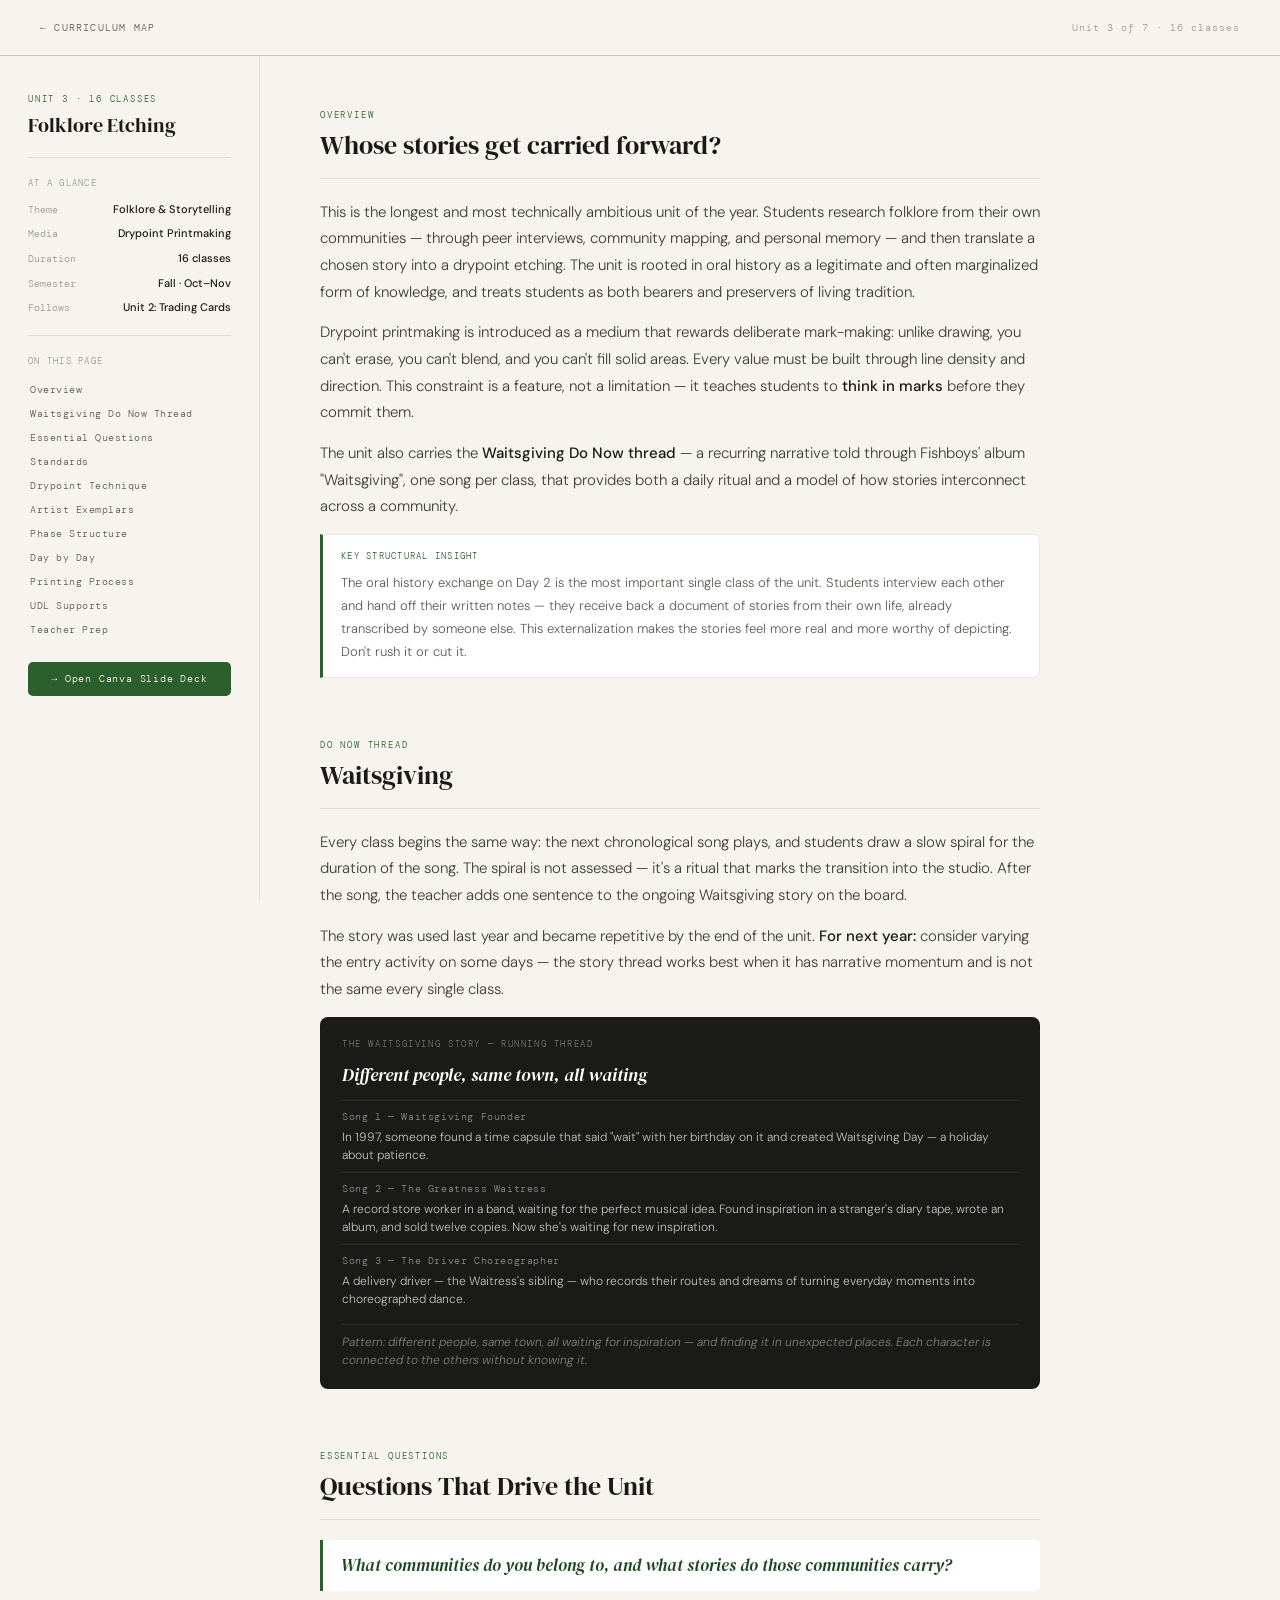
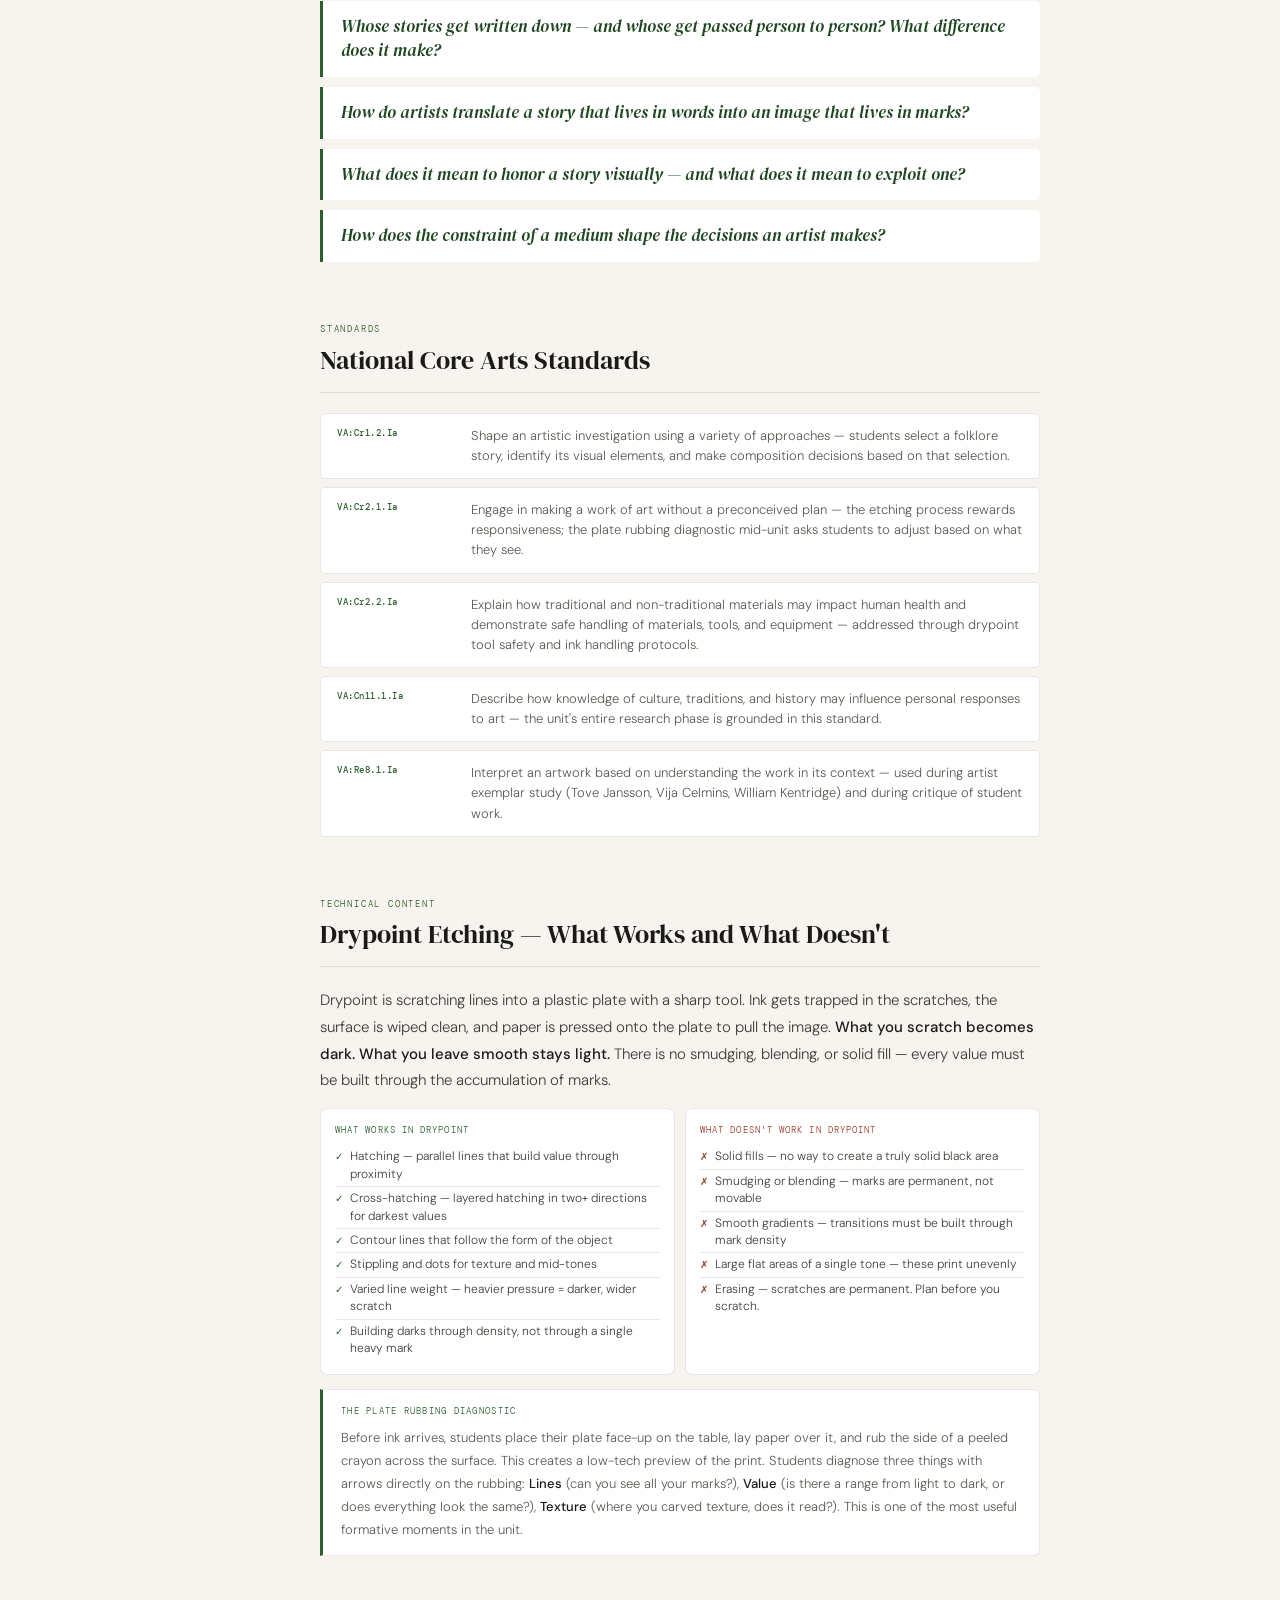
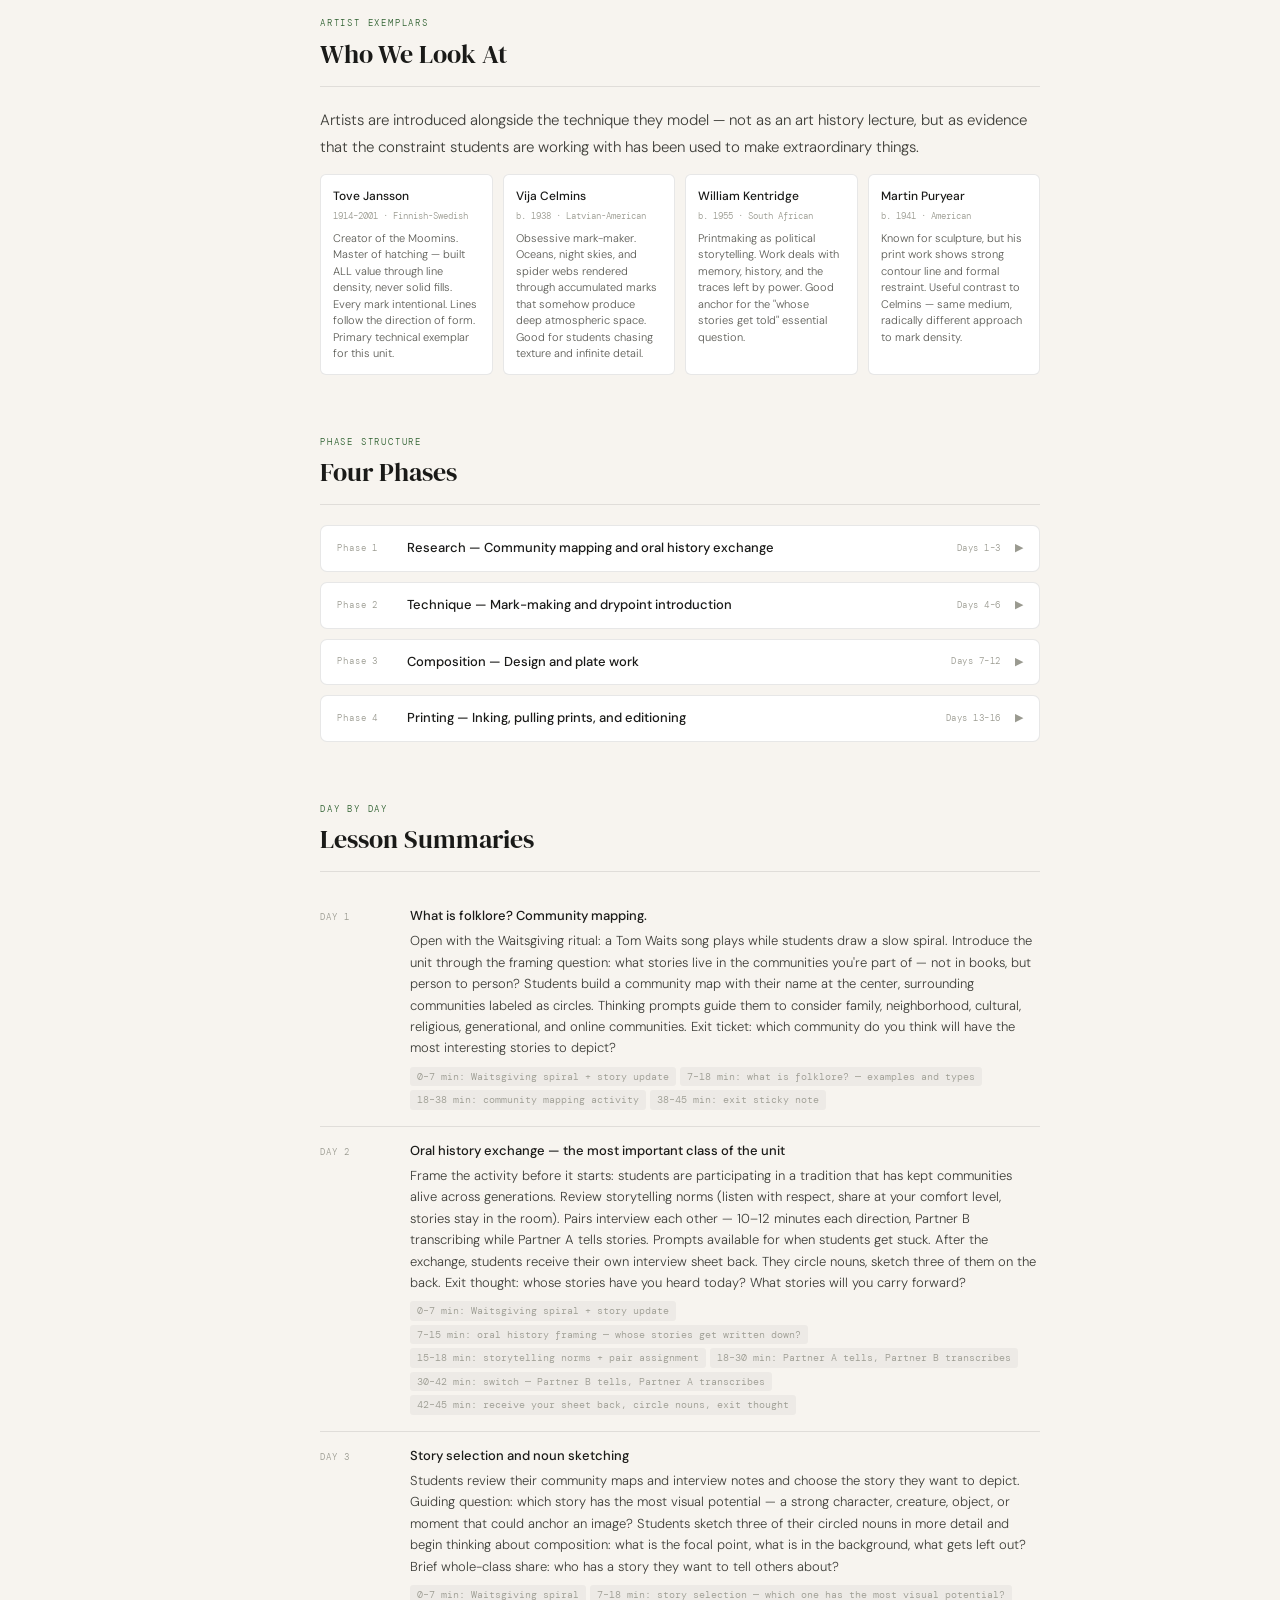
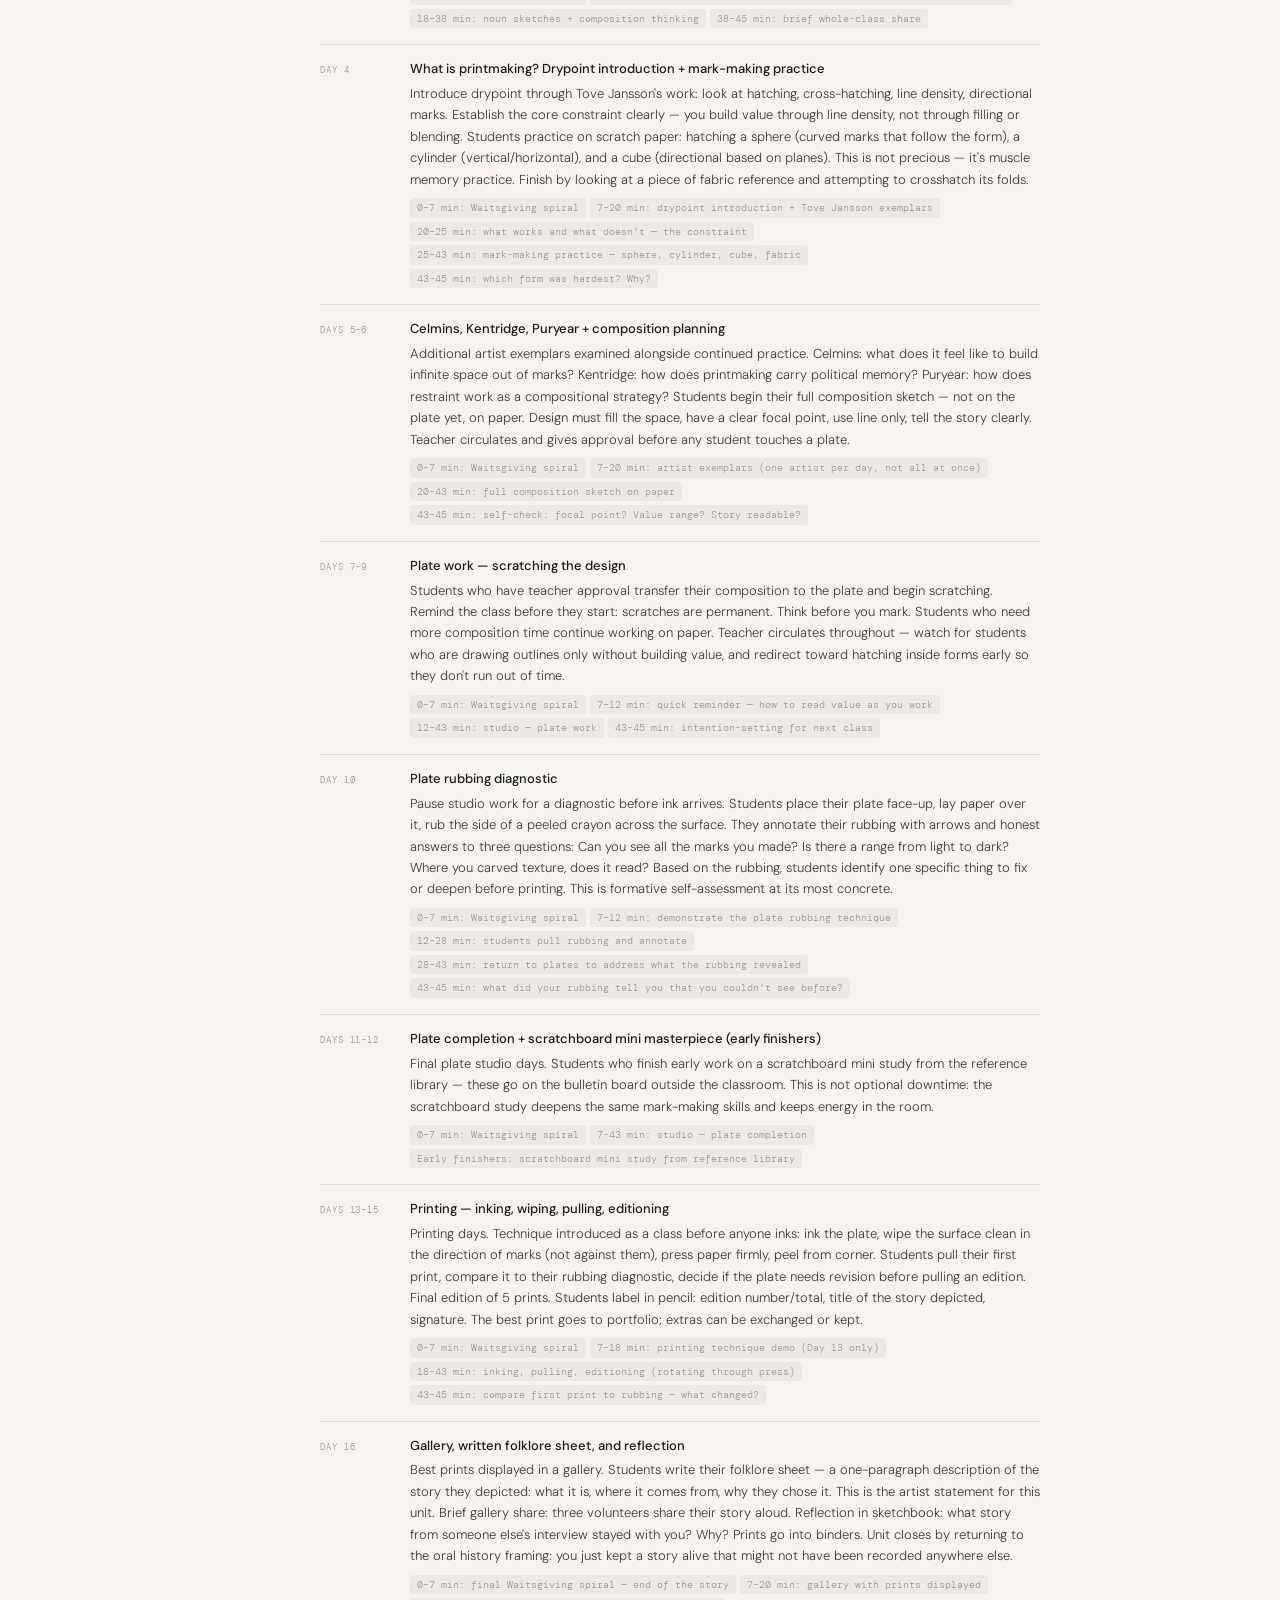
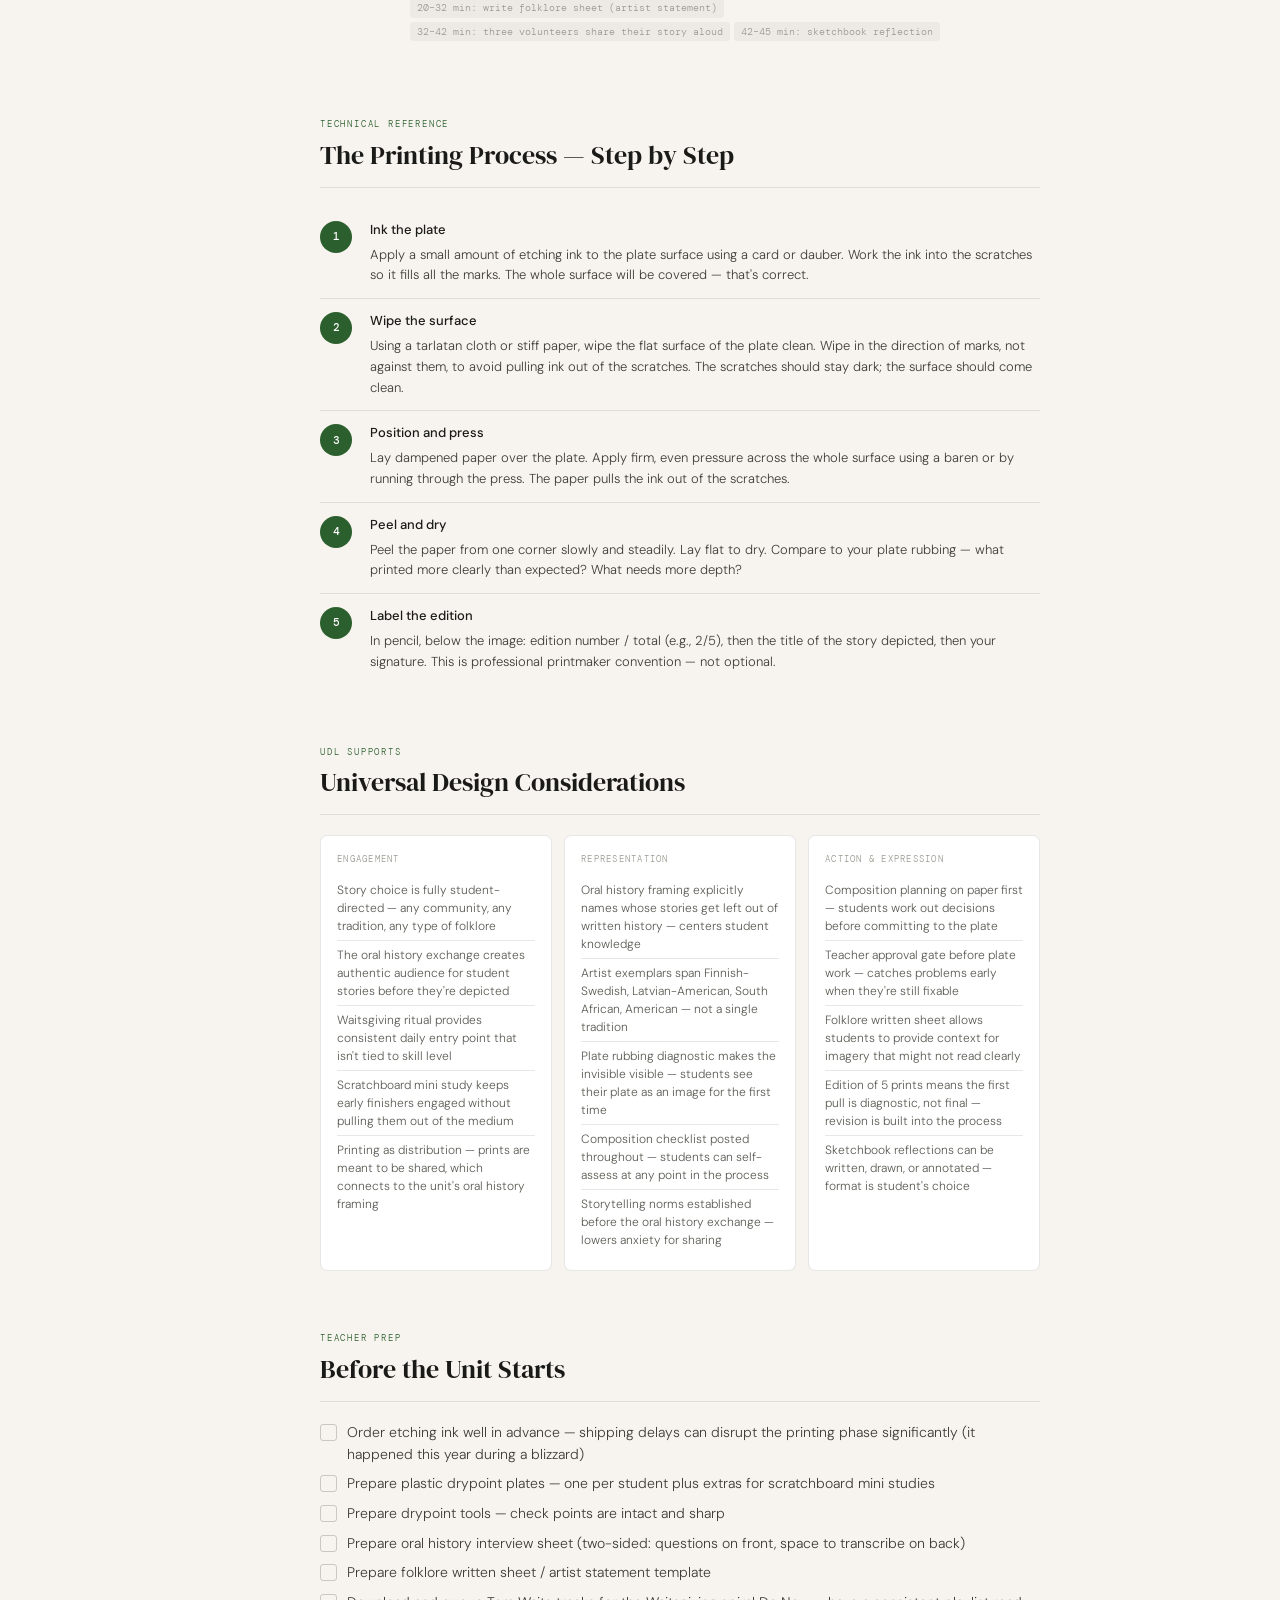
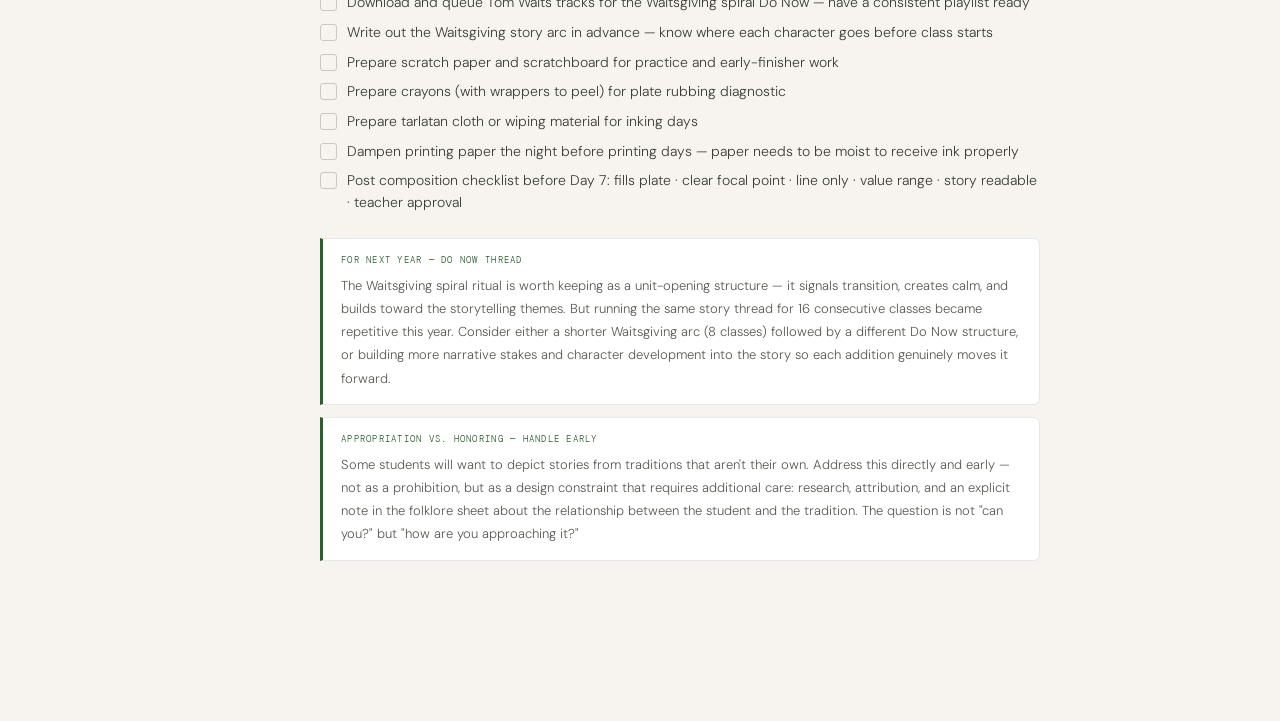
==== commit 066b082a: "Update unit3-folklore-etching.html" ====
--- a/units/unit3-folklore-etching.html
+++ b/units/unit3-folklore-etching.html
@@ -153,7 +153,7 @@
       <div class="section-title">Whose stories get carried forward?</div>
       <p>This is the longest and most technically ambitious unit of the year. Students research folklore from their own communities — through peer interviews, community mapping, and personal memory — and then translate a chosen story into a drypoint etching. The unit is rooted in oral history as a legitimate and often marginalized form of knowledge, and treats students as both bearers and preservers of living tradition.</p>
       <p>Drypoint printmaking is introduced as a medium that rewards deliberate mark-making: unlike drawing, you can't erase, you can't blend, and you can't fill solid areas. Every value must be built through line density and direction. This constraint is a feature, not a limitation — it teaches students to <strong>think in marks</strong> before they commit them.</p>
-      <p>The unit also carries the <strong>Waitsgiving Do Now thread</strong> — a recurring narrative told through Tom Waits' album, one song character per class, that provides both a daily ritual and a model of how stories interconnect across a community.</p>
+      <p>The unit also carries the <strong>Waitsgiving Do Now thread</strong> — a recurring narrative told through Fishboys' album "Waitsgiving", one song per class, that provides both a daily ritual and a model of how stories interconnect across a community.</p>
       <div class="note-box">
         <div class="note-box-label">Key Structural Insight</div>
         <p>The oral history exchange on Day 2 is the most important single class of the unit. Students interview each other and hand off their written notes — they receive back a document of stories from their own life, already transcribed by someone else. This externalization makes the stories feel more real and more worthy of depicting. Don't rush it or cut it.</p>
@@ -163,8 +163,8 @@
     <div class="content-section" id="waitsgiving">
       <div class="section-eyebrow">Do Now Thread</div>
       <div class="section-title">Waitsgiving</div>
-      <p>Every class begins the same way: a Tom Waits song plays, and students draw a slow spiral for the duration of the song. No instructions beyond that. The spiral is not assessed — it's a ritual that marks the transition into the studio. After the song, the teacher adds one sentence to the ongoing Waitsgiving story on the board: a fictional small town where each character is waiting for something, and keeps finding it in unexpected places.</p>
-      <p>The story was used last year and became repetitive by the end of the unit. <strong>For next year:</strong> the spiral ritual is a keeper, but consider varying the entry activity on some days — the story thread works best when it has narrative momentum and is not the same every single class.</p>
+      <p>Every class begins the same way: the next chronological song plays, and students draw a slow spiral for the duration of the song. The spiral is not assessed — it's a ritual that marks the transition into the studio. After the song, the teacher adds one sentence to the ongoing Waitsgiving story on the board.</p>
+      <p>The story was used last year and became repetitive by the end of the unit. <strong>For next year:</strong>  consider varying the entry activity on some days — the story thread works best when it has narrative momentum and is not the same every single class.</p>
       <div class="waitsgiving-box">
         <div class="waitsgiving-label">The Waitsgiving Story — Running Thread</div>
         <div class="waitsgiving-title">Different people, same town, all waiting</div>
